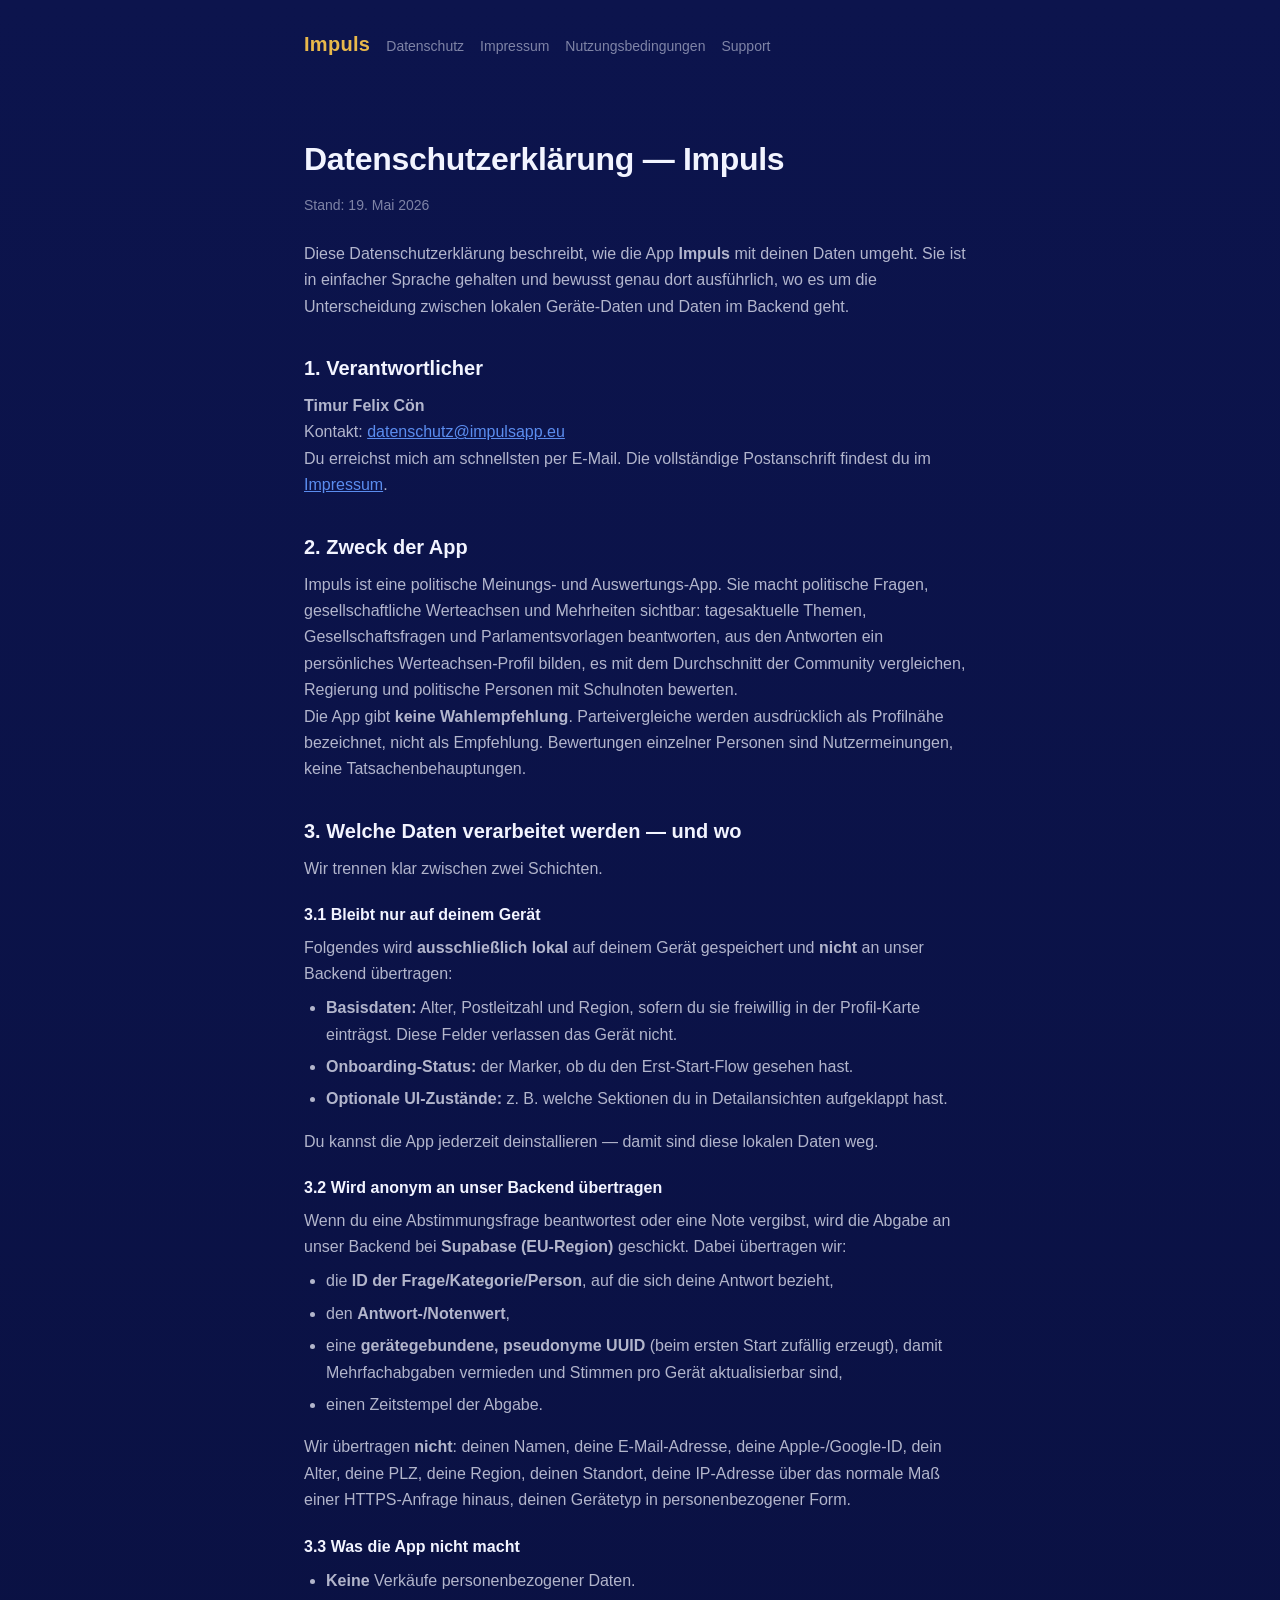
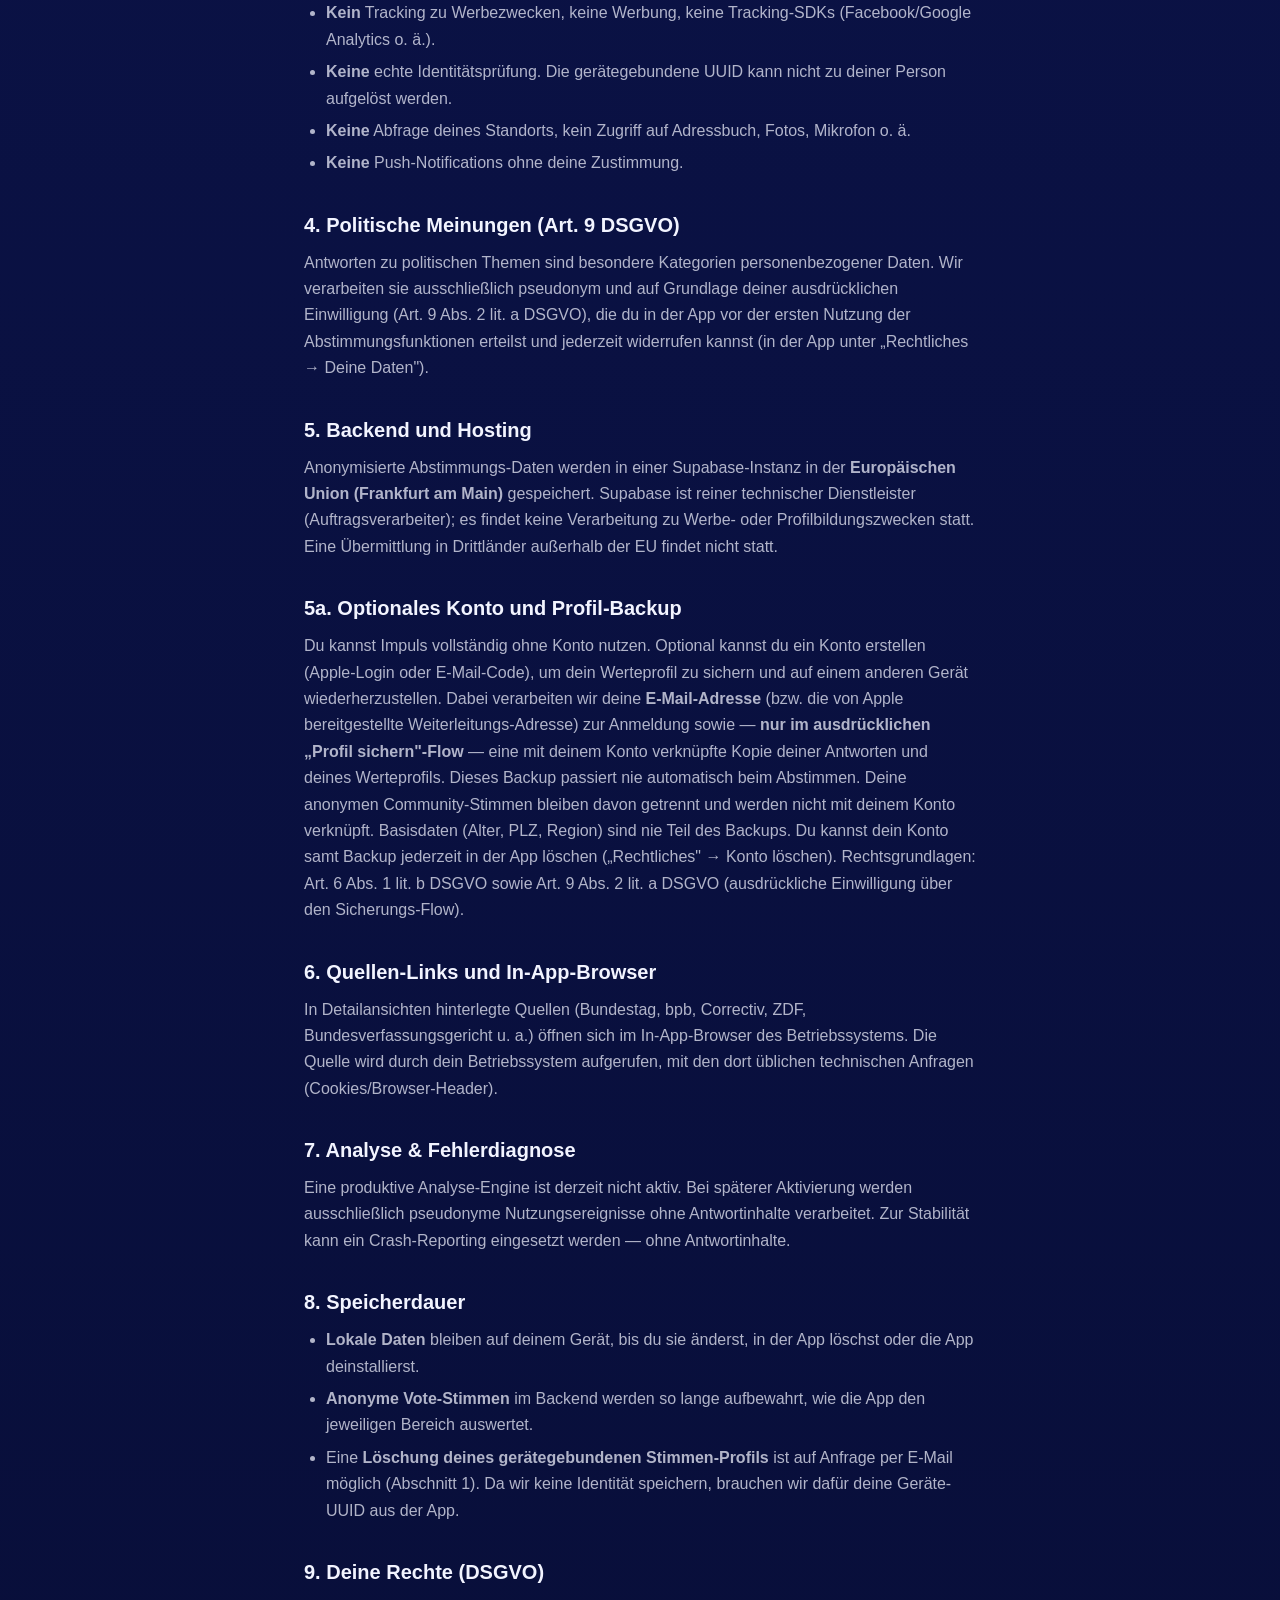
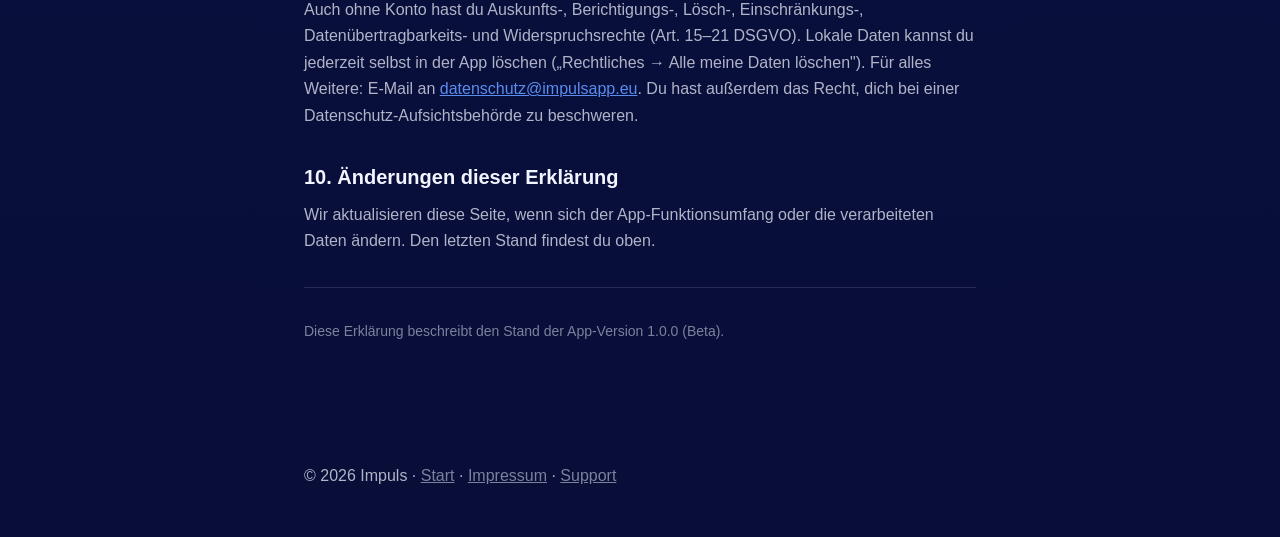
==== datenschutz.html @ 383e3fe1 "Impuls site v1 (impulsapp.eu)" ====
<!doctype html>
<html lang="de">
<head>
  <meta charset="utf-8">
  <meta name="viewport" content="width=device-width, initial-scale=1">
  <title>Datenschutzerklärung — Impuls</title>
  <meta name="robots" content="index,follow">
  <link rel="stylesheet" href="style.css">
</head>
<body>
  <header class="site">
    <a class="brand" href="index.html">Impuls</a>
    <nav>
      <a href="datenschutz.html">Datenschutz</a>
      <a href="impressum.html">Impressum</a>
      <a href="nutzungsbedingungen.html">Nutzungsbedingungen</a>
      <a href="support.html">Support</a>
    </nav>
  </header>
  <main>
    <h1>Datenschutzerklärung — Impuls</h1>
    <p class="meta">Stand: 19. Mai 2026</p>

    <p>Diese Datenschutzerklärung beschreibt, wie die App <strong>Impuls</strong>
    mit deinen Daten umgeht. Sie ist in einfacher Sprache gehalten und bewusst
    genau dort ausführlich, wo es um die Unterscheidung zwischen lokalen
    Geräte-Daten und Daten im Backend geht.</p>

    <h2>1. Verantwortlicher</h2>
    <p><strong>Timur Felix Cön</strong><br>
    Kontakt: <a href="mailto:datenschutz@impulsapp.eu">datenschutz@impulsapp.eu</a></p>
    <p>Du erreichst mich am schnellsten per E-Mail. Die vollständige
    Postanschrift findest du im <a href="impressum.html">Impressum</a>.</p>

    <h2>2. Zweck der App</h2>
    <p>Impuls ist eine politische Meinungs- und Auswertungs-App. Sie macht
    politische Fragen, gesellschaftliche Werteachsen und Mehrheiten sichtbar:
    tagesaktuelle Themen, Gesellschaftsfragen und Parlamentsvorlagen
    beantworten, aus den Antworten ein persönliches Werteachsen-Profil bilden,
    es mit dem Durchschnitt der Community vergleichen, Regierung und politische
    Personen mit Schulnoten bewerten.</p>
    <p>Die App gibt <strong>keine Wahlempfehlung</strong>. Parteivergleiche
    werden ausdrücklich als Profilnähe bezeichnet, nicht als Empfehlung.
    Bewertungen einzelner Personen sind Nutzermeinungen, keine
    Tatsachenbehauptungen.</p>

    <h2>3. Welche Daten verarbeitet werden — und wo</h2>
    <p>Wir trennen klar zwischen zwei Schichten.</p>

    <h3>3.1 Bleibt nur auf deinem Gerät</h3>
    <p>Folgendes wird <strong>ausschließlich lokal</strong> auf deinem Gerät
    gespeichert und <strong>nicht</strong> an unser Backend übertragen:</p>
    <ul>
      <li><strong>Basisdaten:</strong> Alter, Postleitzahl und Region, sofern du sie freiwillig in der Profil-Karte einträgst. Diese Felder verlassen das Gerät nicht.</li>
      <li><strong>Onboarding-Status:</strong> der Marker, ob du den Erst-Start-Flow gesehen hast.</li>
      <li><strong>Optionale UI-Zustände:</strong> z. B. welche Sektionen du in Detailansichten aufgeklappt hast.</li>
    </ul>
    <p>Du kannst die App jederzeit deinstallieren — damit sind diese lokalen Daten weg.</p>

    <h3>3.2 Wird anonym an unser Backend übertragen</h3>
    <p>Wenn du eine Abstimmungsfrage beantwortest oder eine Note vergibst, wird
    die Abgabe an unser Backend bei <strong>Supabase (EU-Region)</strong>
    geschickt. Dabei übertragen wir:</p>
    <ul>
      <li>die <strong>ID der Frage/Kategorie/Person</strong>, auf die sich deine Antwort bezieht,</li>
      <li>den <strong>Antwort-/Notenwert</strong>,</li>
      <li>eine <strong>gerätegebundene, pseudonyme UUID</strong> (beim ersten Start zufällig erzeugt), damit Mehrfachabgaben vermieden und Stimmen pro Gerät aktualisierbar sind,</li>
      <li>einen Zeitstempel der Abgabe.</li>
    </ul>
    <p>Wir übertragen <strong>nicht</strong>: deinen Namen, deine
    E-Mail-Adresse, deine Apple-/Google-ID, dein Alter, deine PLZ, deine
    Region, deinen Standort, deine IP-Adresse über das normale Maß einer
    HTTPS-Anfrage hinaus, deinen Gerätetyp in personenbezogener Form.</p>

    <h3>3.3 Was die App nicht macht</h3>
    <ul>
      <li><strong>Keine</strong> Verkäufe personenbezogener Daten.</li>
      <li><strong>Kein</strong> Tracking zu Werbezwecken, keine Werbung, keine Tracking-SDKs (Facebook/Google Analytics o. ä.).</li>
      <li><strong>Keine</strong> echte Identitätsprüfung. Die gerätegebundene UUID kann nicht zu deiner Person aufgelöst werden.</li>
      <li><strong>Keine</strong> Abfrage deines Standorts, kein Zugriff auf Adressbuch, Fotos, Mikrofon o. ä.</li>
      <li><strong>Keine</strong> Push-Notifications ohne deine Zustimmung.</li>
    </ul>

    <h2>4. Politische Meinungen (Art. 9 DSGVO)</h2>
    <p>Antworten zu politischen Themen sind besondere Kategorien
    personenbezogener Daten. Wir verarbeiten sie ausschließlich pseudonym und
    auf Grundlage deiner ausdrücklichen Einwilligung (Art. 9 Abs. 2 lit. a
    DSGVO), die du in der App vor der ersten Nutzung der
    Abstimmungsfunktionen erteilst und jederzeit widerrufen kannst
    (in der App unter „Rechtliches → Deine Daten").</p>

    <h2>5. Backend und Hosting</h2>
    <p>Anonymisierte Abstimmungs-Daten werden in einer Supabase-Instanz in der
    <strong>Europäischen Union (Frankfurt am Main)</strong> gespeichert.
    Supabase ist reiner technischer Dienstleister (Auftragsverarbeiter); es
    findet keine Verarbeitung zu Werbe- oder Profilbildungszwecken statt.
    Eine Übermittlung in Drittländer außerhalb der EU findet nicht statt.</p>

    <h2>5a. Optionales Konto und Profil-Backup</h2>
    <p>Du kannst Impuls vollständig ohne Konto nutzen. Optional kannst du
    ein Konto erstellen (Apple-Login oder E-Mail-Code), um dein Werteprofil
    zu sichern und auf einem anderen Gerät wiederherzustellen. Dabei
    verarbeiten wir deine <strong>E-Mail-Adresse</strong> (bzw. die von
    Apple bereitgestellte Weiterleitungs-Adresse) zur Anmeldung sowie —
    <strong>nur im ausdrücklichen „Profil sichern"-Flow</strong> — eine mit
    deinem Konto verknüpfte Kopie deiner Antworten und deines
    Werteprofils. Dieses Backup passiert nie automatisch beim Abstimmen.
    Deine anonymen Community-Stimmen bleiben davon getrennt und werden
    nicht mit deinem Konto verknüpft. Basisdaten (Alter, PLZ, Region) sind
    nie Teil des Backups. Du kannst dein Konto samt Backup jederzeit in der
    App löschen („Rechtliches" → Konto löschen). Rechtsgrundlagen:
    Art. 6 Abs. 1 lit. b DSGVO sowie Art. 9 Abs. 2 lit. a DSGVO
    (ausdrückliche Einwilligung über den Sicherungs-Flow).</p>

    <h2>6. Quellen-Links und In-App-Browser</h2>
    <p>In Detailansichten hinterlegte Quellen (Bundestag, bpb, Correctiv, ZDF,
    Bundesverfassungsgericht u. a.) öffnen sich im In-App-Browser des
    Betriebssystems. Die Quelle wird durch dein Betriebssystem aufgerufen,
    mit den dort üblichen technischen Anfragen (Cookies/Browser-Header).</p>

    <h2>7. Analyse &amp; Fehlerdiagnose</h2>
    <p>Eine produktive Analyse-Engine ist derzeit nicht aktiv. Bei späterer
    Aktivierung werden ausschließlich pseudonyme Nutzungsereignisse ohne
    Antwortinhalte verarbeitet. Zur Stabilität kann ein Crash-Reporting
    eingesetzt werden — ohne Antwortinhalte.</p>

    <h2>8. Speicherdauer</h2>
    <ul>
      <li><strong>Lokale Daten</strong> bleiben auf deinem Gerät, bis du sie änderst, in der App löschst oder die App deinstallierst.</li>
      <li><strong>Anonyme Vote-Stimmen</strong> im Backend werden so lange aufbewahrt, wie die App den jeweiligen Bereich auswertet.</li>
      <li>Eine <strong>Löschung deines gerätegebundenen Stimmen-Profils</strong> ist auf Anfrage per E-Mail möglich (Abschnitt 1). Da wir keine Identität speichern, brauchen wir dafür deine Geräte-UUID aus der App.</li>
    </ul>

    <h2>9. Deine Rechte (DSGVO)</h2>
    <p>Auch ohne Konto hast du Auskunfts-, Berichtigungs-, Lösch-,
    Einschränkungs-, Datenübertragbarkeits- und Widerspruchsrechte
    (Art. 15–21 DSGVO). Lokale Daten kannst du jederzeit selbst in der App
    löschen („Rechtliches → Alle meine Daten löschen"). Für alles Weitere:
    E-Mail an <a href="mailto:datenschutz@impulsapp.eu">datenschutz@impulsapp.eu</a>.
    Du hast außerdem das Recht, dich bei einer
    Datenschutz-Aufsichtsbehörde zu beschweren.</p>

    <h2>10. Änderungen dieser Erklärung</h2>
    <p>Wir aktualisieren diese Seite, wenn sich der App-Funktionsumfang oder
    die verarbeiteten Daten ändern. Den letzten Stand findest du oben.</p>

    <hr>
    <p class="meta">Diese Erklärung beschreibt den Stand der App-Version 1.0.0 (Beta).</p>
  </main>
  <footer>
    <p>© 2026 Impuls · <a href="index.html">Start</a> · <a href="impressum.html">Impressum</a> · <a href="support.html">Support</a></p>
  </footer>
</body>
</html>
---- style.css ----
/* Impuls — statische Legal-/Landing-Site. Bewusst dependency-frei. */
:root {
  --bg: #0C144D;
  --bg-deep: #080E38;
  --card: rgba(255, 255, 255, 0.06);
  --border: rgba(255, 255, 255, 0.12);
  --text: #F2F4FF;
  --text-2: rgba(242, 244, 255, 0.72);
  --text-3: rgba(242, 244, 255, 0.5);
  --gold: #E8B84B;
  --accent: #5B8DEF;
}
* { box-sizing: border-box; margin: 0; padding: 0; }
body {
  font-family: -apple-system, BlinkMacSystemFont, "Inter", "Segoe UI", Roboto, sans-serif;
  background: linear-gradient(180deg, var(--bg) 0%, var(--bg-deep) 100%);
  color: var(--text);
  line-height: 1.65;
  min-height: 100vh;
}
main { max-width: 720px; margin: 0 auto; padding: 48px 24px 96px; }
header.site { max-width: 720px; margin: 0 auto; padding: 28px 24px 0; display: flex; align-items: baseline; gap: 16px; flex-wrap: wrap; }
header.site a.brand { color: var(--gold); font-weight: 800; font-size: 20px; text-decoration: none; letter-spacing: 0.3px; }
header.site nav { display: flex; gap: 16px; flex-wrap: wrap; }
header.site nav a { color: var(--text-3); text-decoration: none; font-size: 14px; }
header.site nav a:hover { color: var(--text); }
h1 { font-size: 32px; font-weight: 800; margin: 24px 0 8px; letter-spacing: -0.3px; }
h2 { font-size: 20px; font-weight: 700; margin: 32px 0 8px; }
h3 { font-size: 16px; font-weight: 700; margin: 20px 0 6px; }
p, li { color: var(--text-2); font-size: 16px; }
ul { padding-left: 22px; margin: 8px 0 16px; }
li { margin-bottom: 6px; }
a { color: var(--accent); }
.lead { font-size: 18px; color: var(--text-2); margin-bottom: 24px; }
.meta { color: var(--text-3); font-size: 14px; margin-bottom: 24px; }
.card {
  background: var(--card);
  border: 1px solid var(--border);
  border-radius: 16px;
  padding: 24px;
  margin: 16px 0;
}
.notice {
  border-color: rgba(232, 184, 75, 0.45);
  background: rgba(232, 184, 75, 0.08);
}
.notice strong { color: var(--gold); }
footer { max-width: 720px; margin: 0 auto; padding: 0 24px 48px; color: var(--text-3); font-size: 13px; }
footer a { color: var(--text-3); }
hr { border: none; border-top: 1px solid var(--border); margin: 32px 0; }
.cta {
  display: inline-block; background: var(--gold); color: #1A1A2E;
  font-weight: 700; padding: 12px 24px; border-radius: 999px;
  text-decoration: none; margin-top: 8px;
}
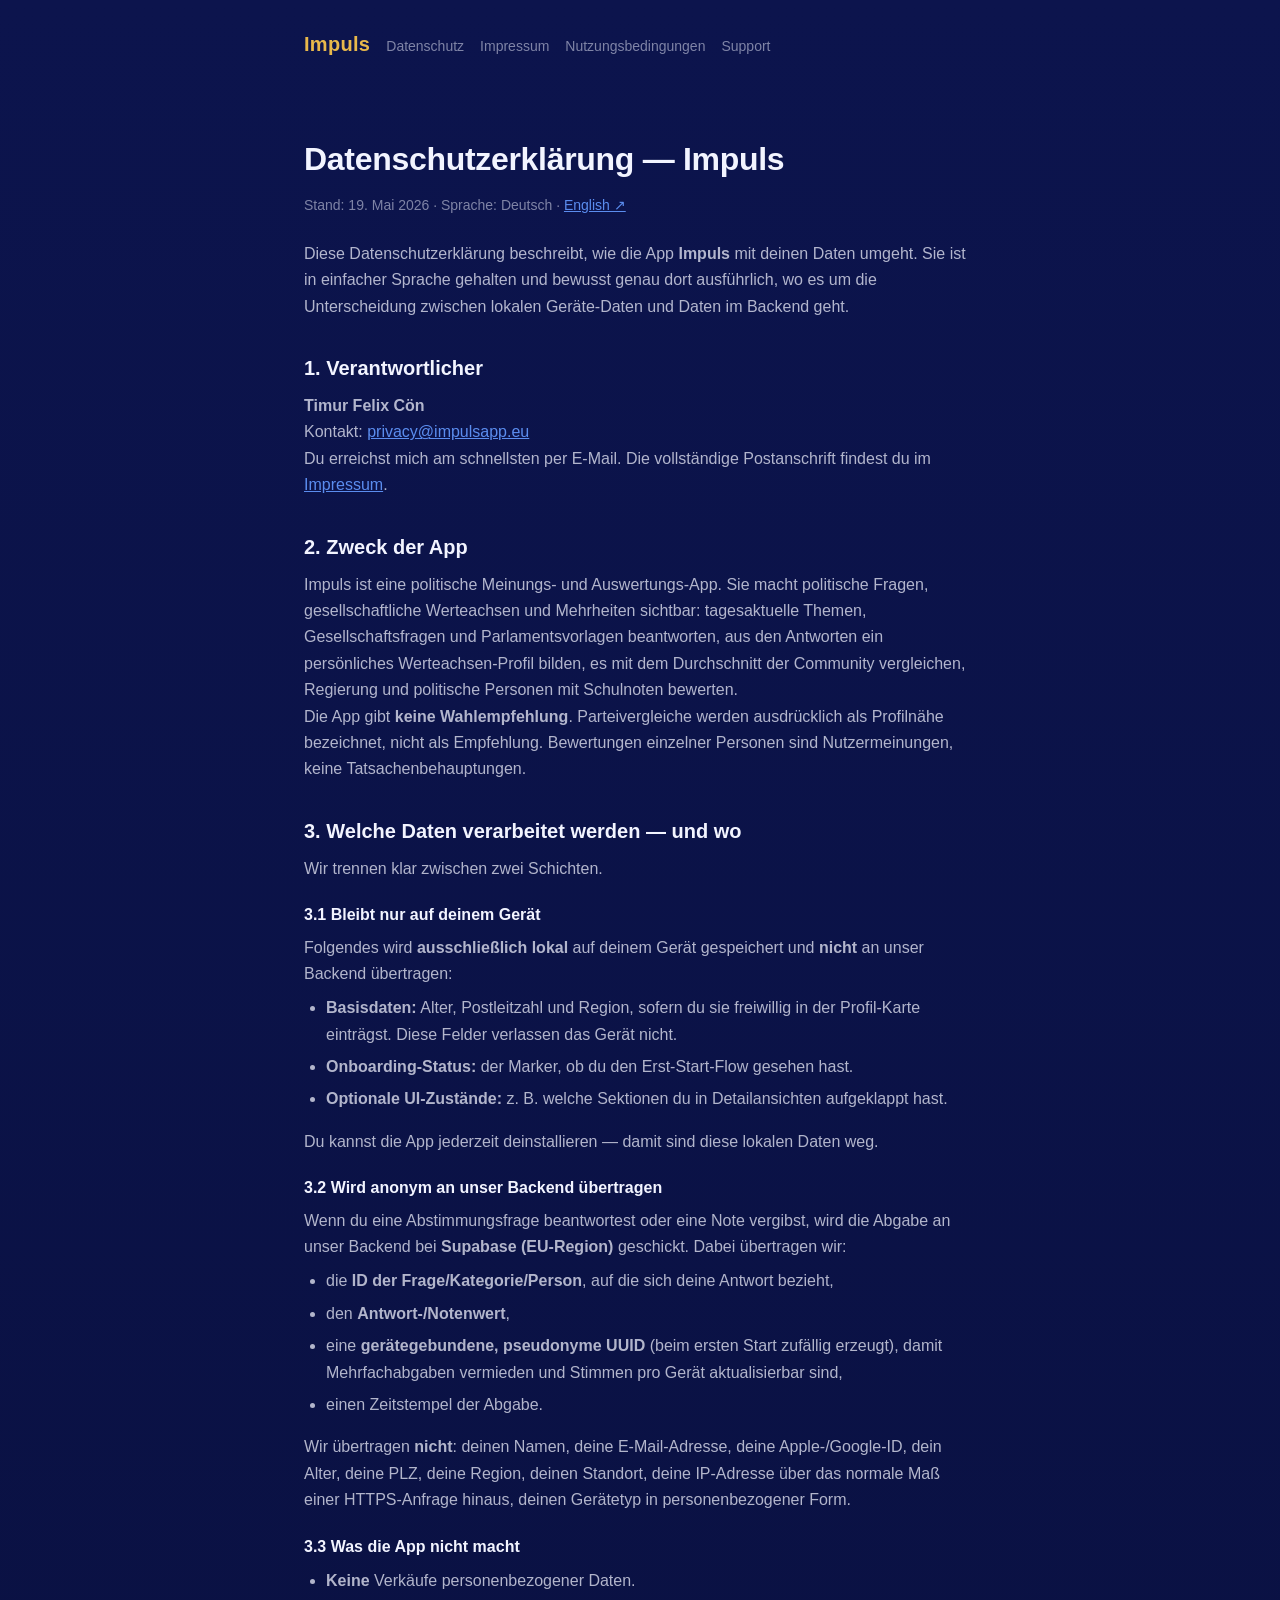
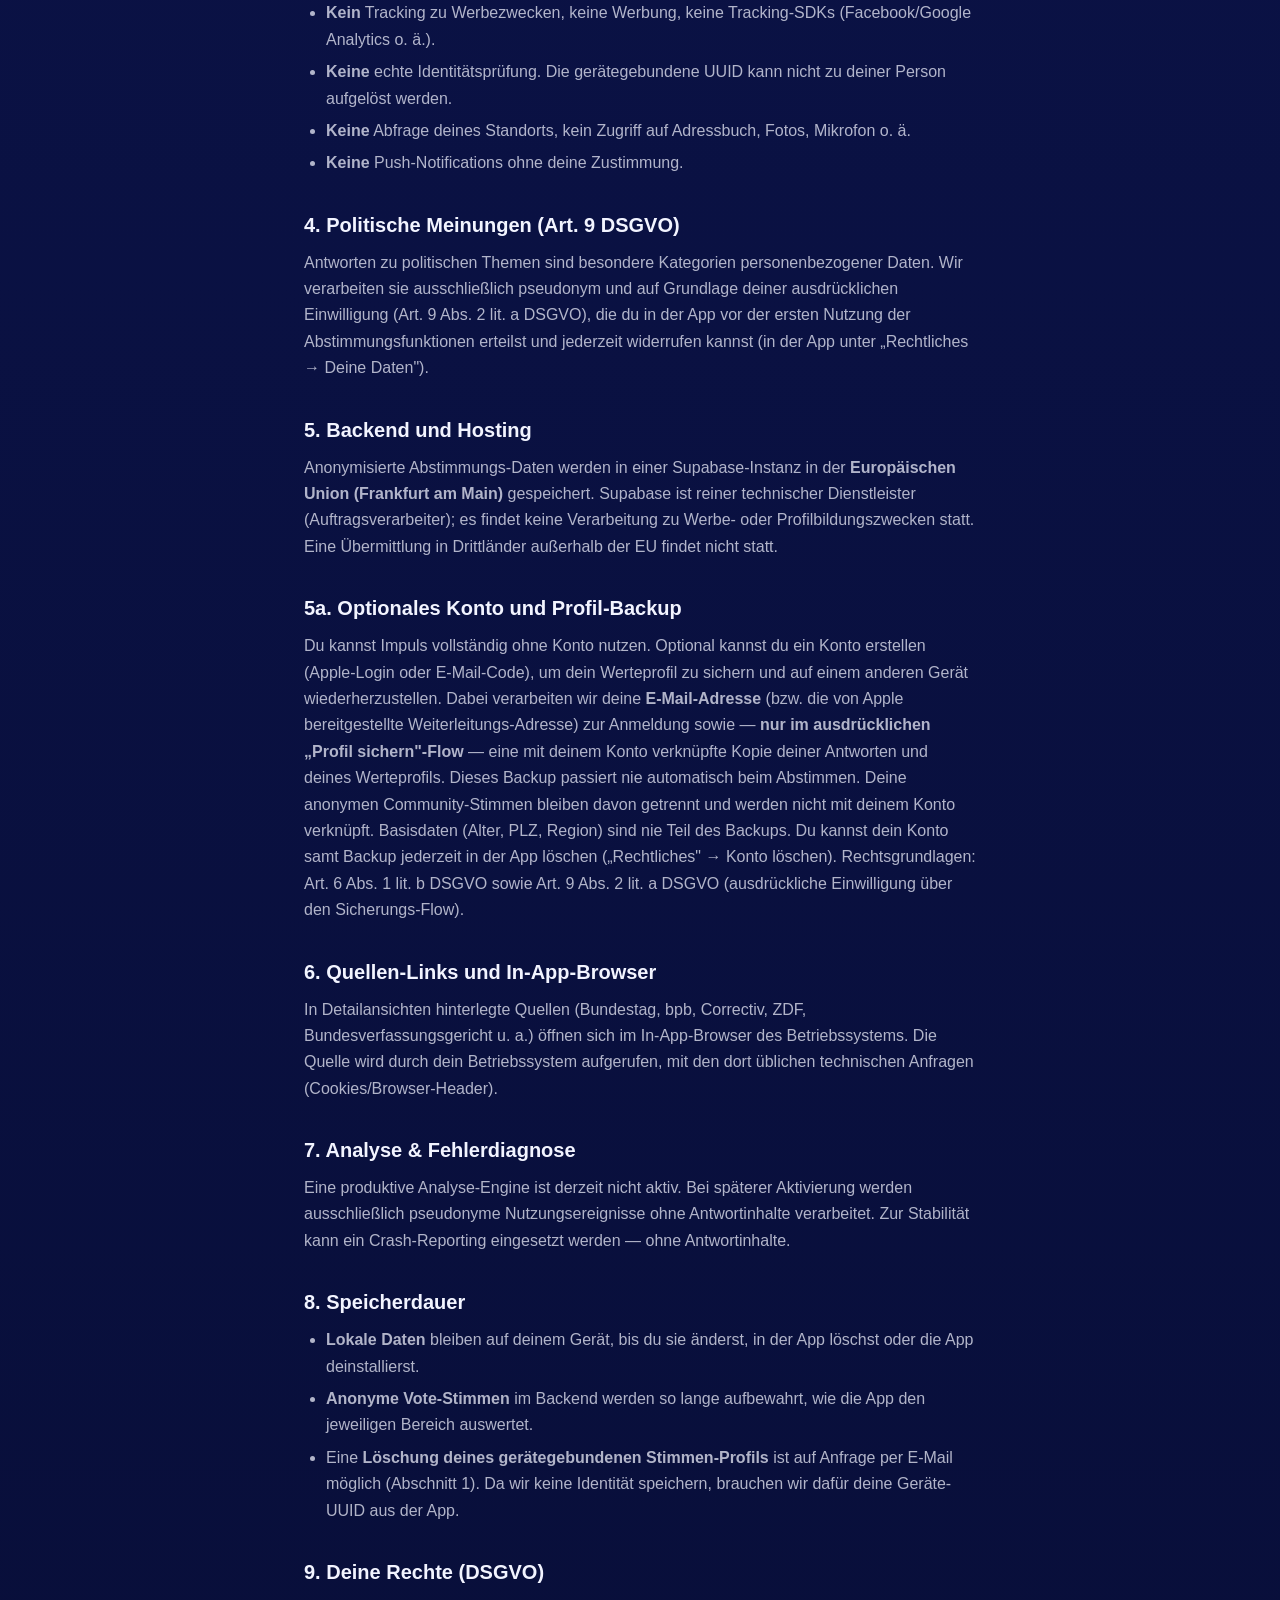
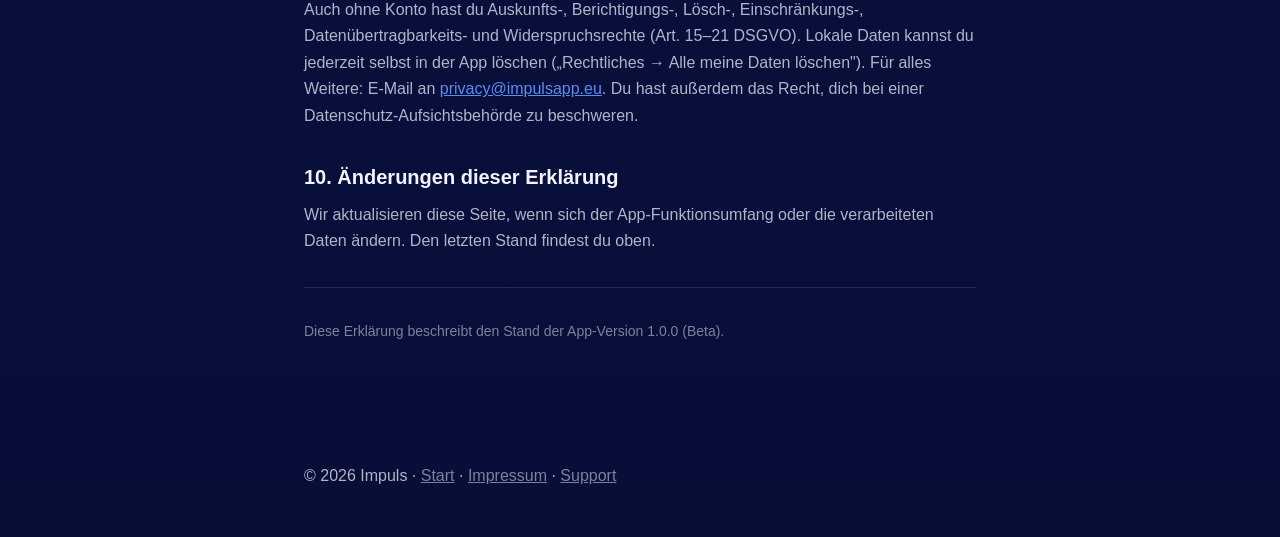
==== commit dad63090: "feat: 7 Sprachen + Sprachumschalter, EN-Datenschutz, privacy@" ====
--- a/datenschutz.html
+++ b/datenschutz.html
@@ -19,7 +19,7 @@
   </header>
   <main>
     <h1>Datenschutzerklärung — Impuls</h1>
-    <p class="meta">Stand: 19. Mai 2026</p>
+    <p class="meta">Stand: 19. Mai 2026 · Sprache: Deutsch · <a href="datenschutz_en.html">English ↗</a></p>
 
     <p>Diese Datenschutzerklärung beschreibt, wie die App <strong>Impuls</strong>
     mit deinen Daten umgeht. Sie ist in einfacher Sprache gehalten und bewusst
@@ -28,7 +28,7 @@
 
     <h2>1. Verantwortlicher</h2>
     <p><strong>Timur Felix Cön</strong><br>
-    Kontakt: <a href="mailto:datenschutz@impulsapp.eu">datenschutz@impulsapp.eu</a></p>
+    Kontakt: <a href="mailto:privacy@impulsapp.eu">privacy@impulsapp.eu</a></p>
     <p>Du erreichst mich am schnellsten per E-Mail. Die vollständige
     Postanschrift findest du im <a href="impressum.html">Impressum</a>.</p>
 
@@ -136,7 +136,7 @@
     Einschränkungs-, Datenübertragbarkeits- und Widerspruchsrechte
     (Art. 15–21 DSGVO). Lokale Daten kannst du jederzeit selbst in der App
     löschen („Rechtliches → Alle meine Daten löschen"). Für alles Weitere:
-    E-Mail an <a href="mailto:datenschutz@impulsapp.eu">datenschutz@impulsapp.eu</a>.
+    E-Mail an <a href="mailto:privacy@impulsapp.eu">privacy@impulsapp.eu</a>.
     Du hast außerdem das Recht, dich bei einer
     Datenschutz-Aufsichtsbehörde zu beschweren.</p>
 
--- a/style.css
+++ b/style.css
@@ -53,3 +53,20 @@
   font-weight: 700; padding: 12px 24px; border-radius: 999px;
   text-decoration: none; margin-top: 8px;
 }
+.lang-switch {
+  margin-left: auto;
+  align-self: center;
+  background: var(--card);
+  color: var(--text-2);
+  border: 1px solid var(--border);
+  border-radius: 999px;
+  padding: 6px 12px;
+  font-size: 13px;
+  font-family: inherit;
+  line-height: 1.2;
+  cursor: pointer;
+  -webkit-appearance: none;
+  appearance: none;
+}
+.lang-switch:hover { color: var(--text); }
+.lang-switch:focus-visible { outline: 2px solid var(--accent); outline-offset: 2px; }
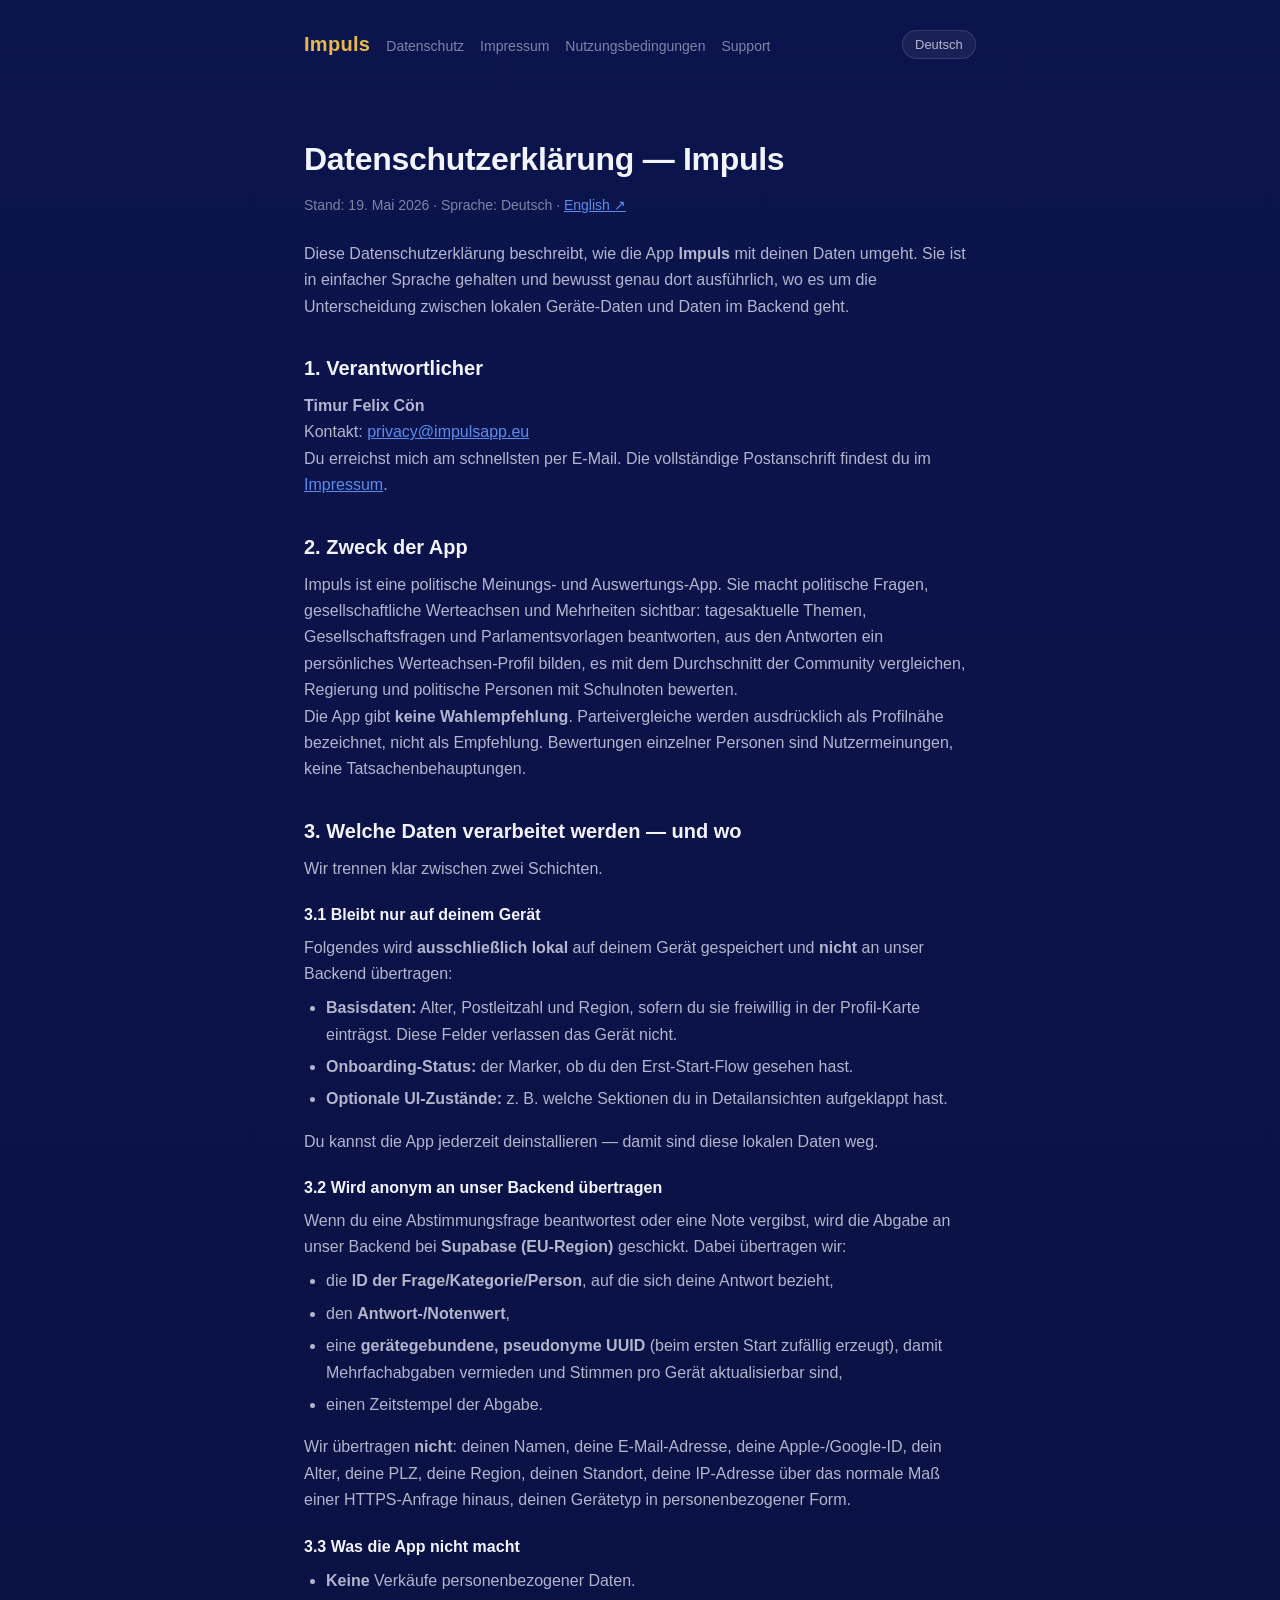
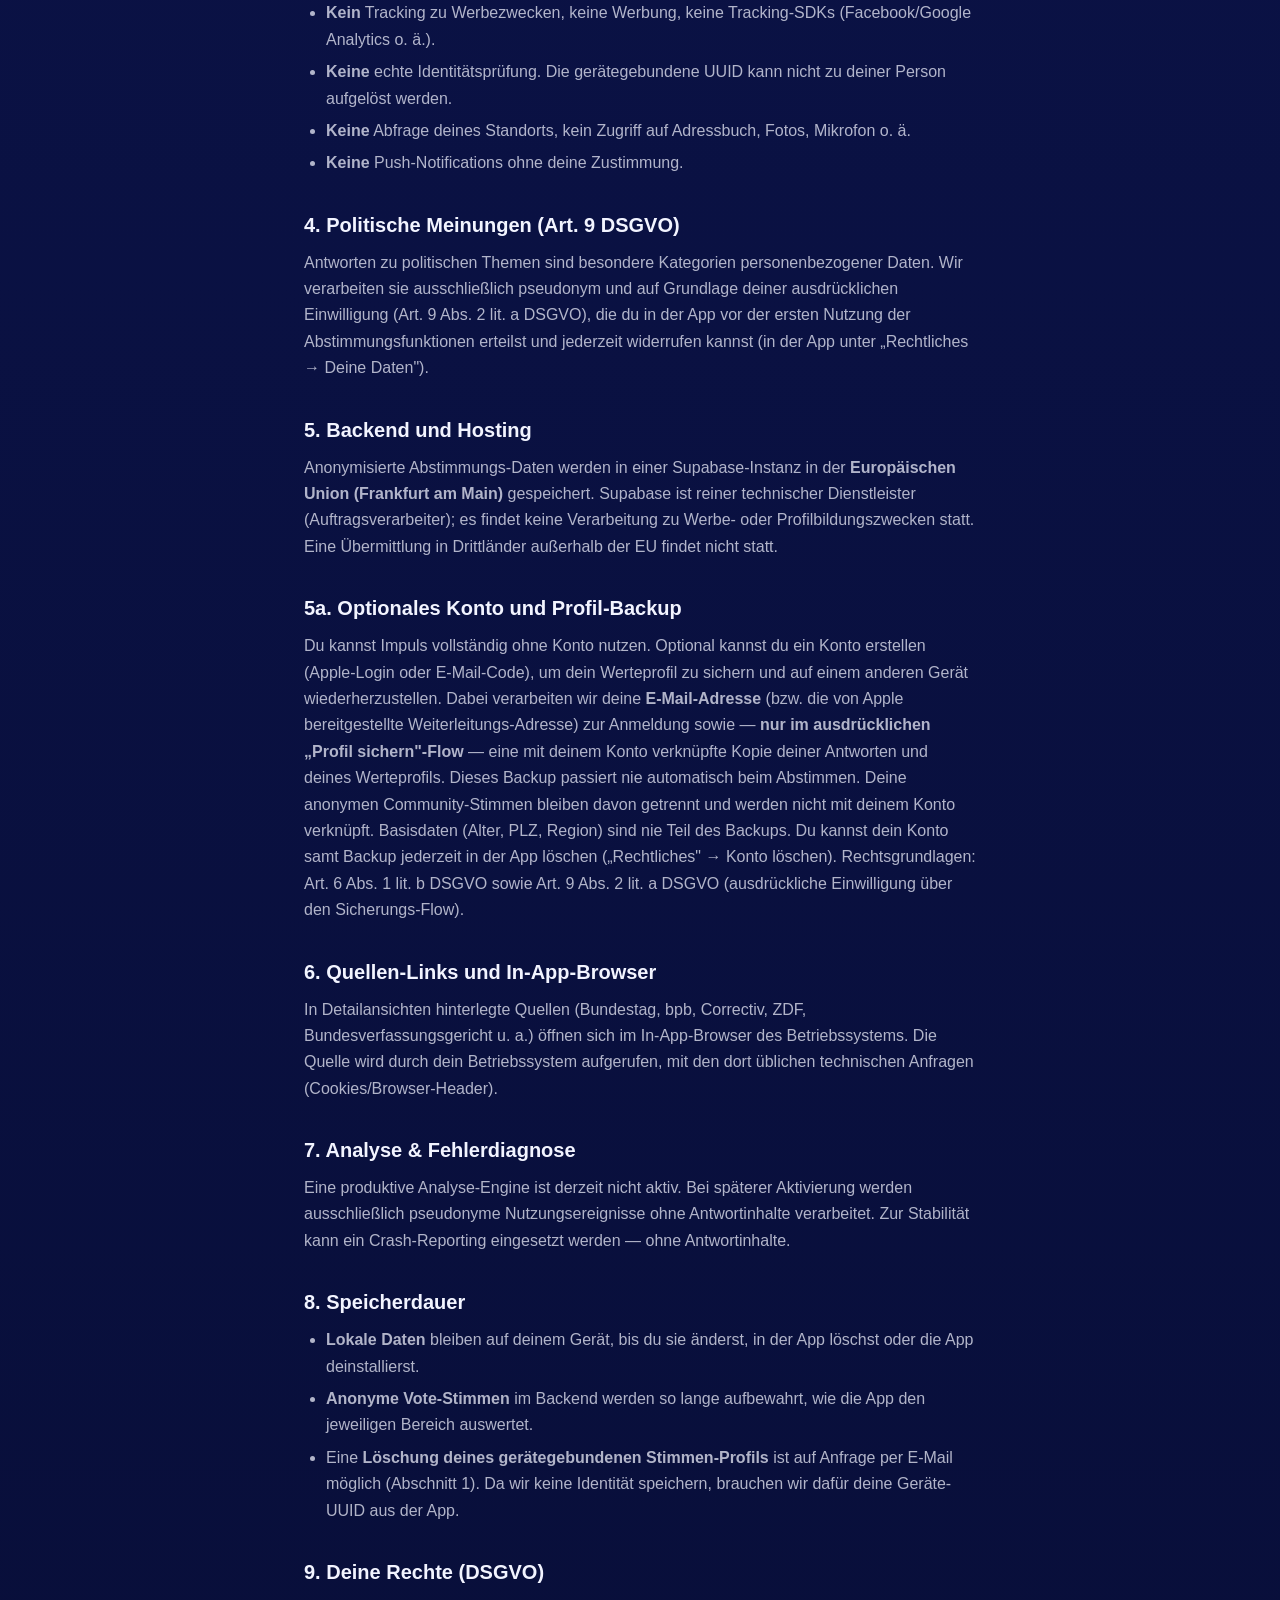
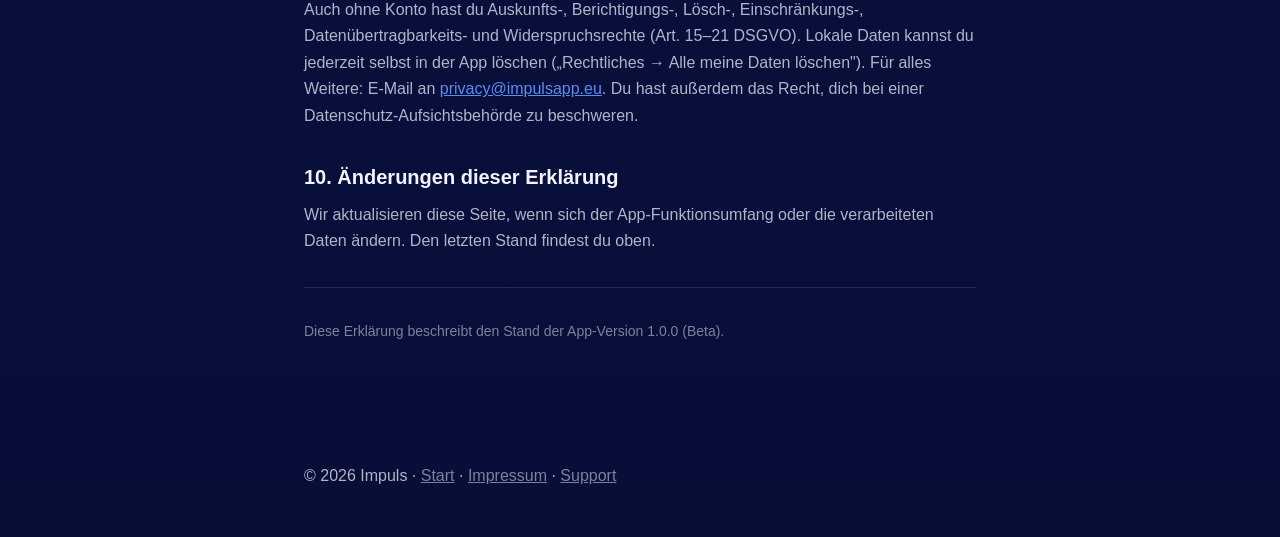
==== commit d1238e88: "feat: Rechtsseiten DE+EN (Impressum/AGB EN + DE/EN-Umschalter, sprachabhängige Links)" ====
--- a/datenschutz.html
+++ b/datenschutz.html
@@ -150,5 +150,6 @@
   <footer>
     <p>© 2026 Impuls · <a href="index.html">Start</a> · <a href="impressum.html">Impressum</a> · <a href="support.html">Support</a></p>
   </footer>
+  <script src="legal-lang.js" defer></script>
 </body>
 </html>
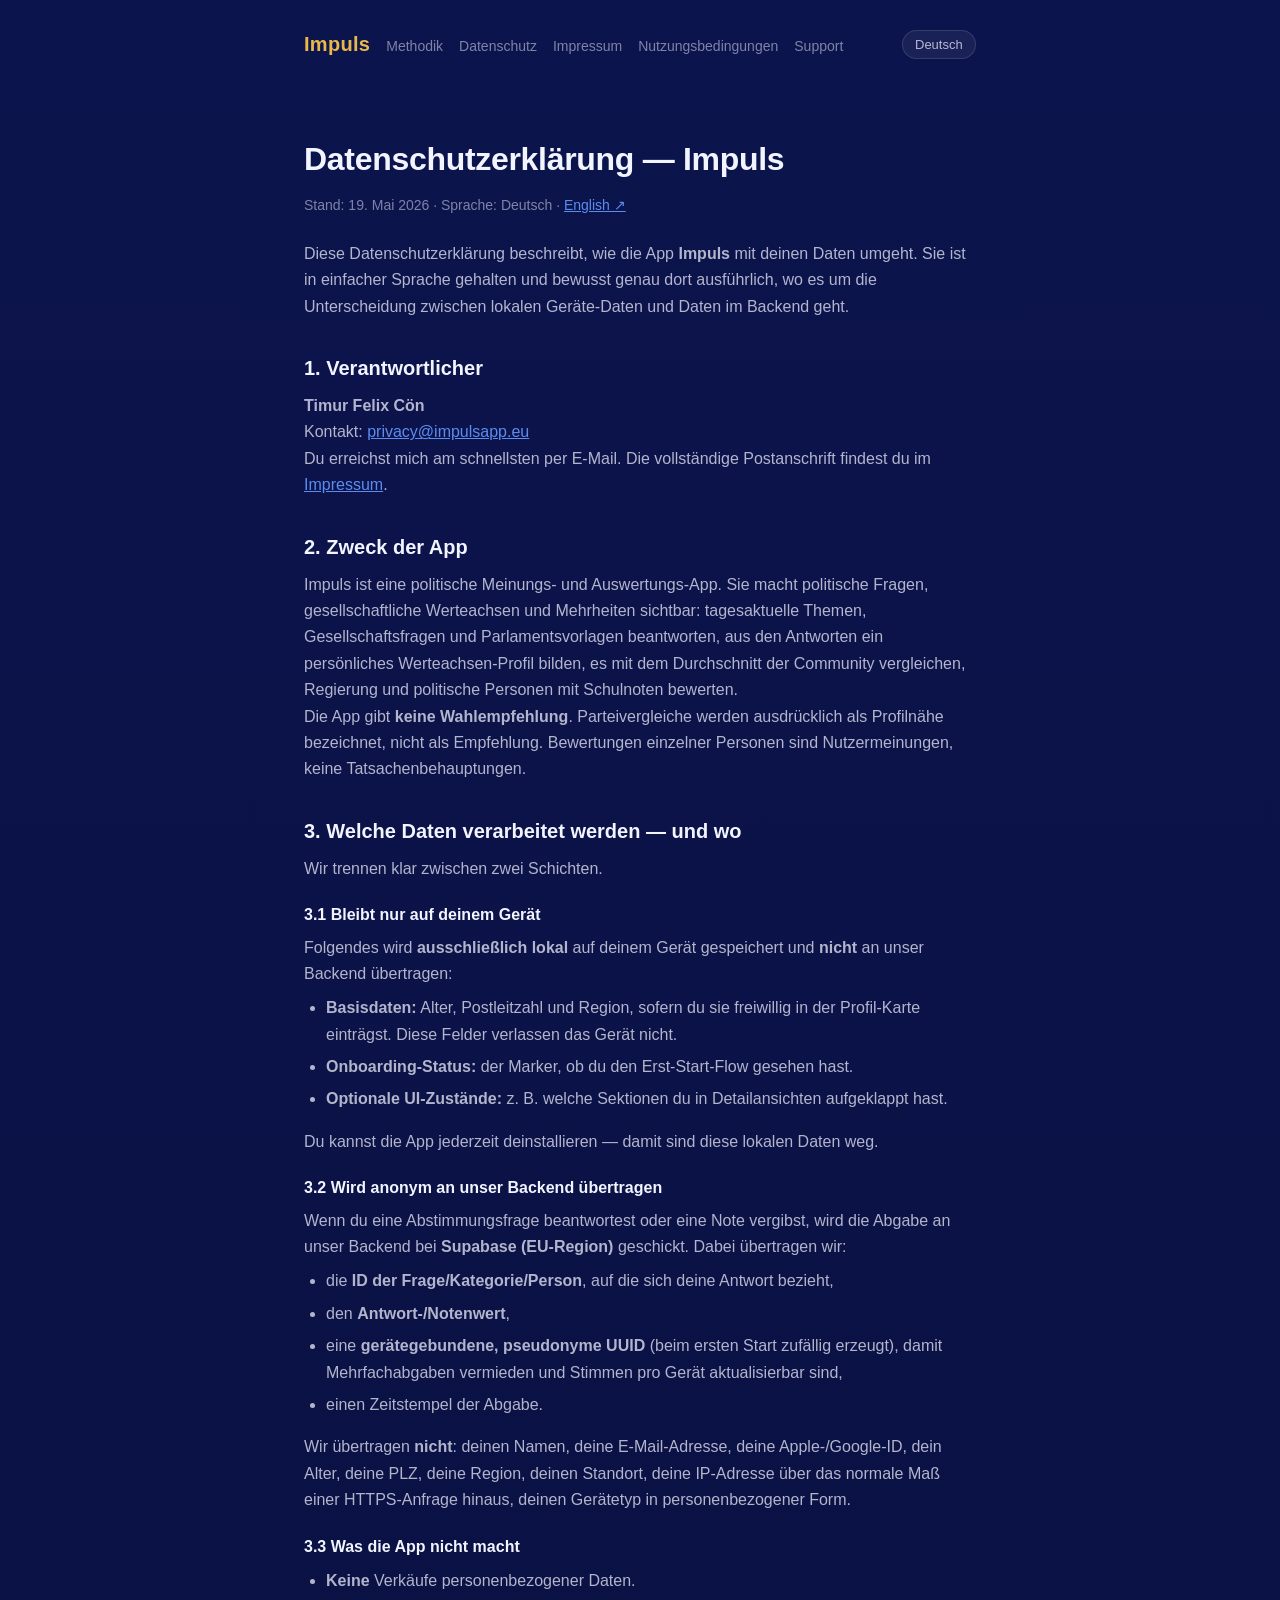
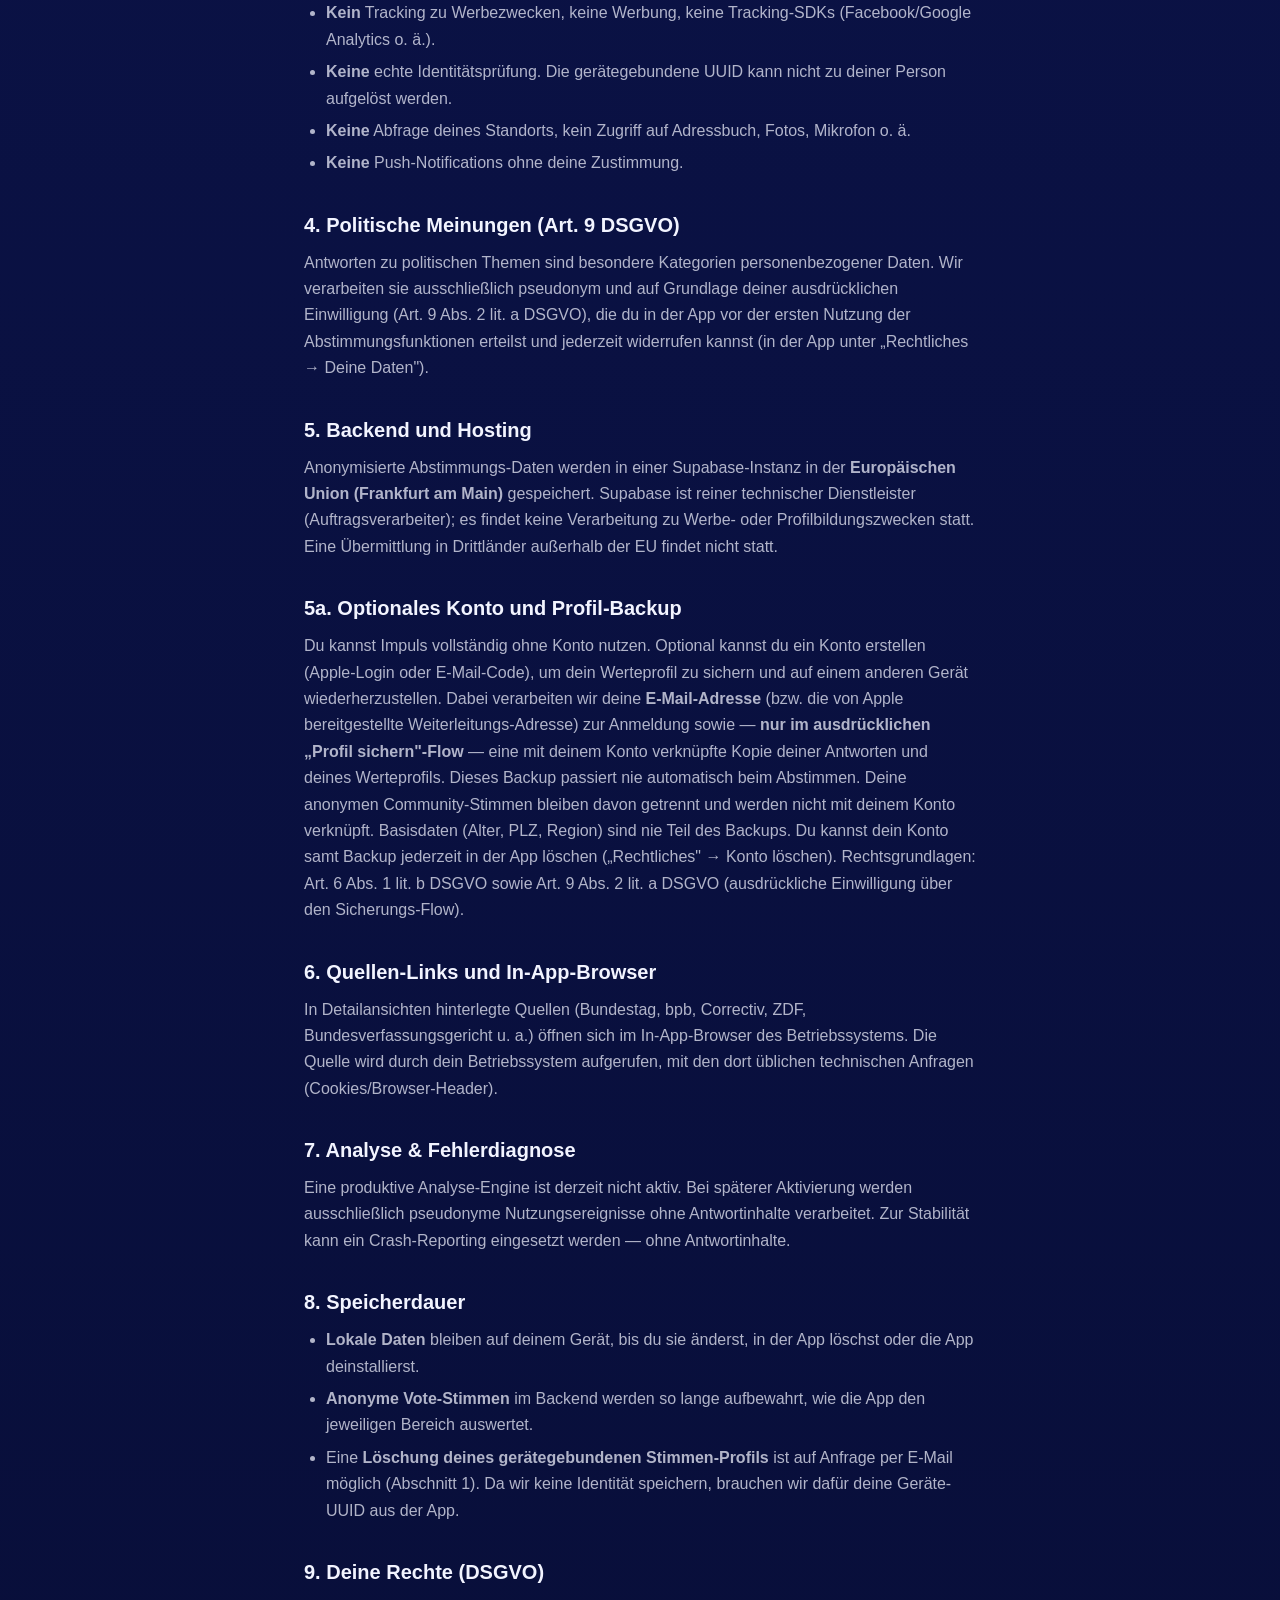
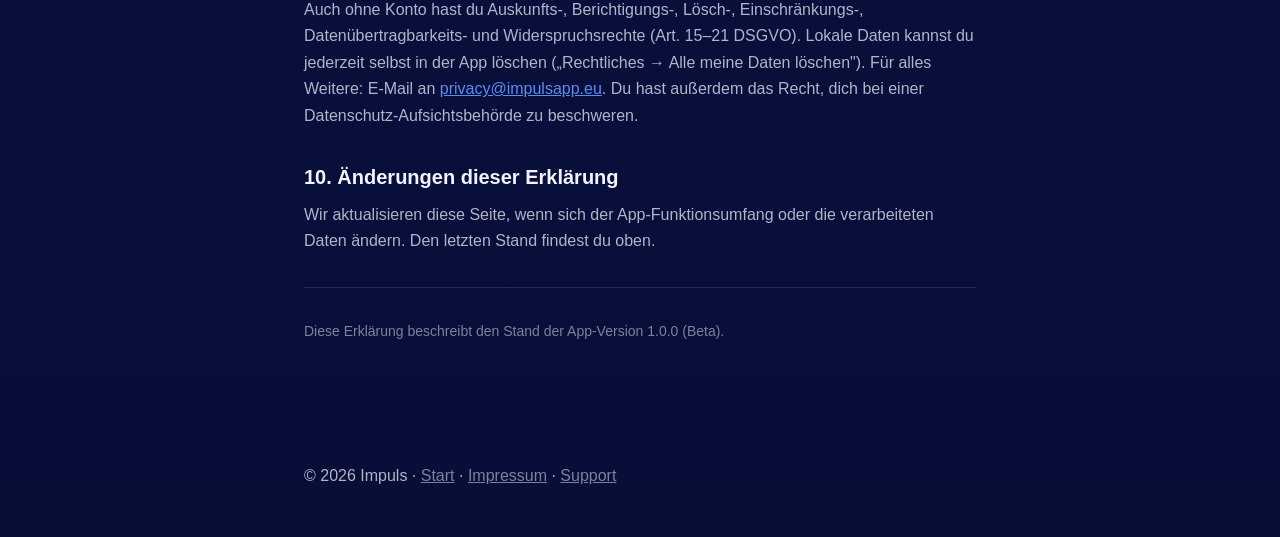
==== commit b3cbb7ee: "Site: Methodik-Seite + Nav-Links (7 Sprachen)" ====
--- a/datenschutz.html
+++ b/datenschutz.html
@@ -11,6 +11,7 @@
   <header class="site">
     <a class="brand" href="index.html">Impuls</a>
     <nav>
+      <a href="methodik.html">Methodik</a>
       <a href="datenschutz.html">Datenschutz</a>
       <a href="impressum.html">Impressum</a>
       <a href="nutzungsbedingungen.html">Nutzungsbedingungen</a>
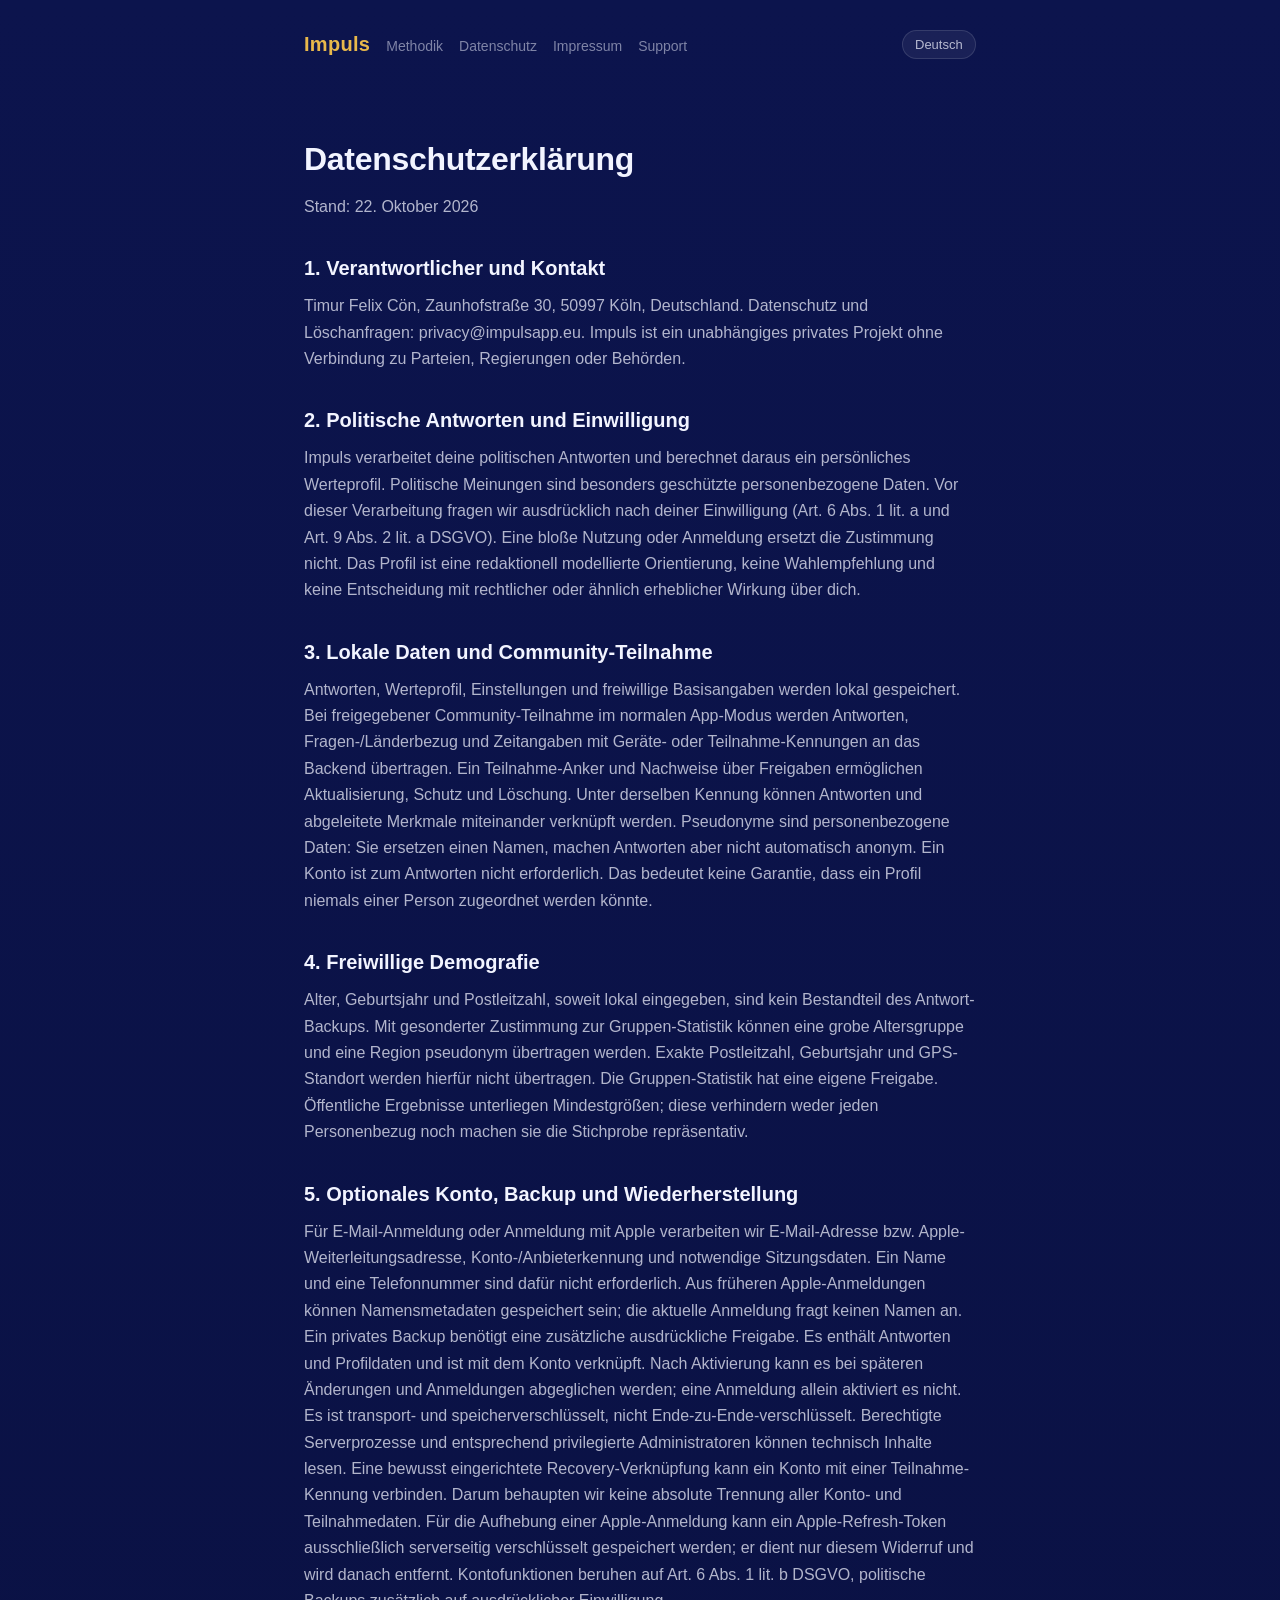
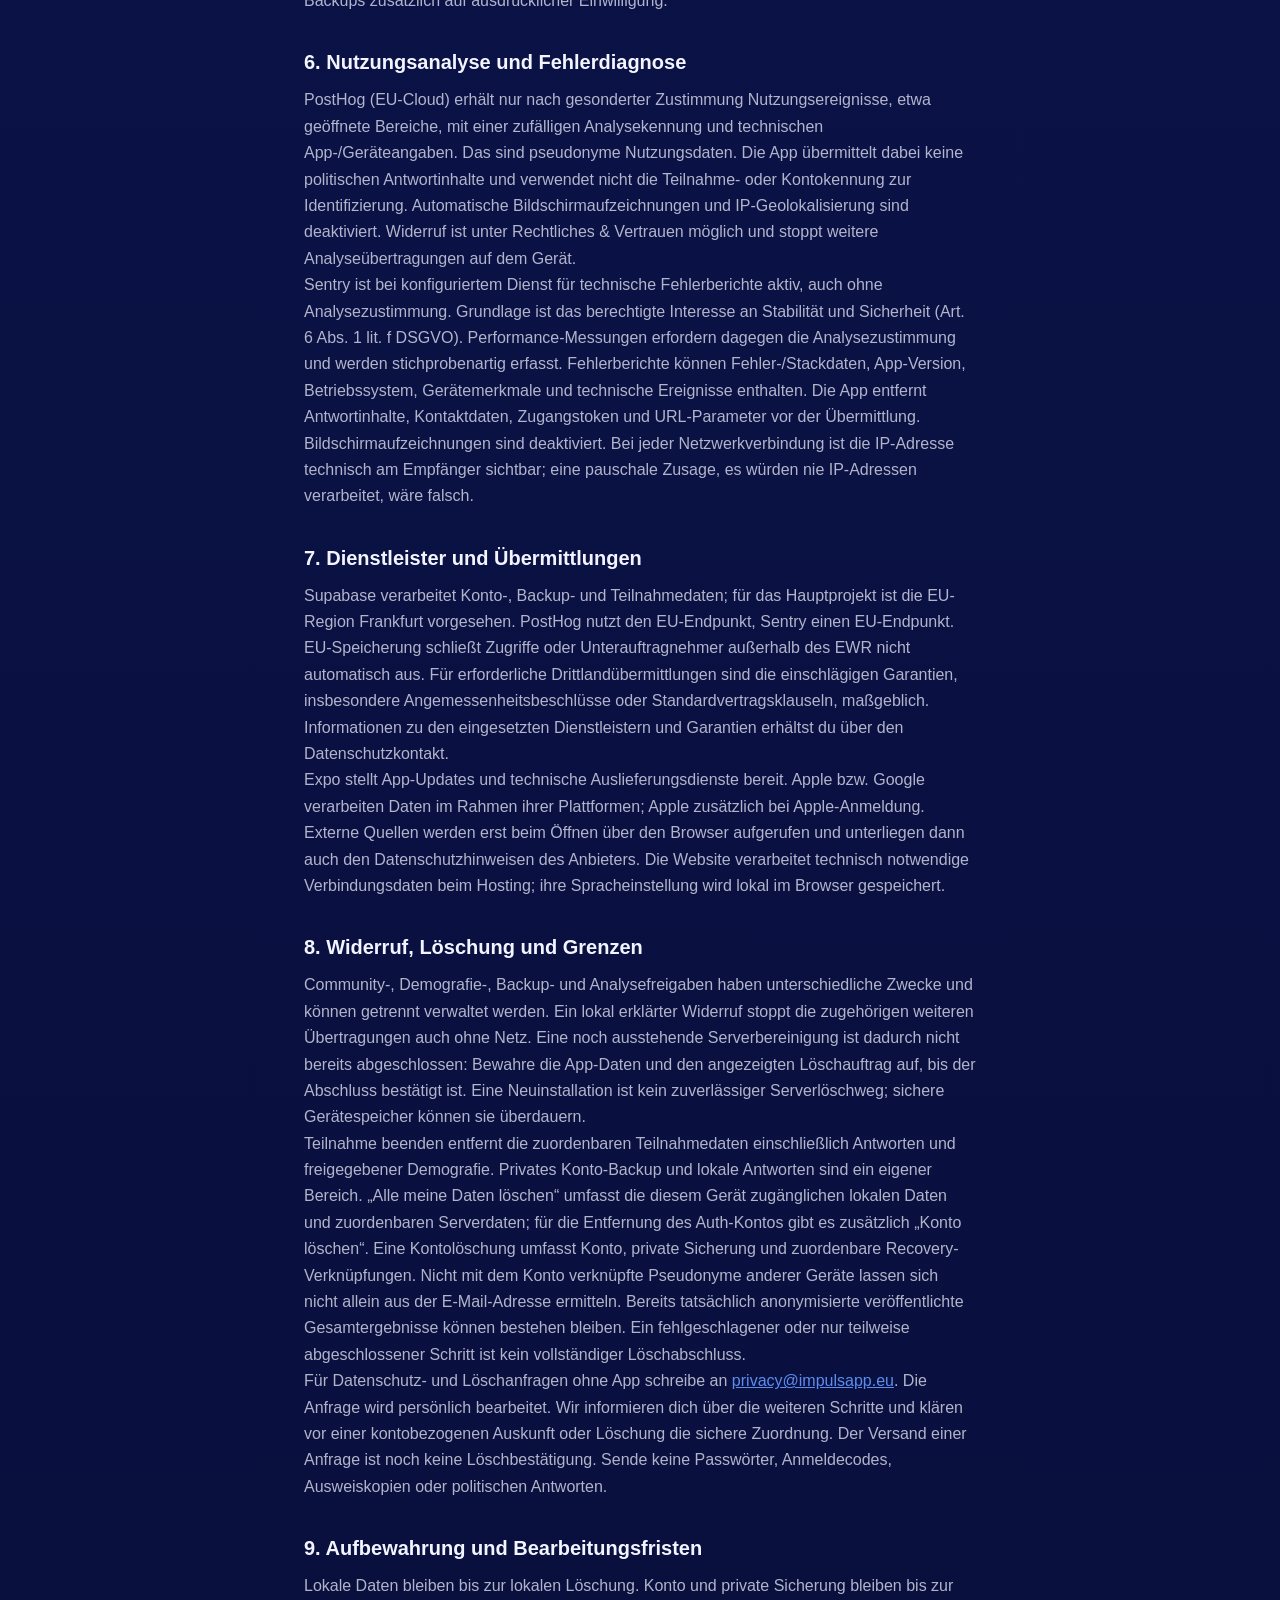
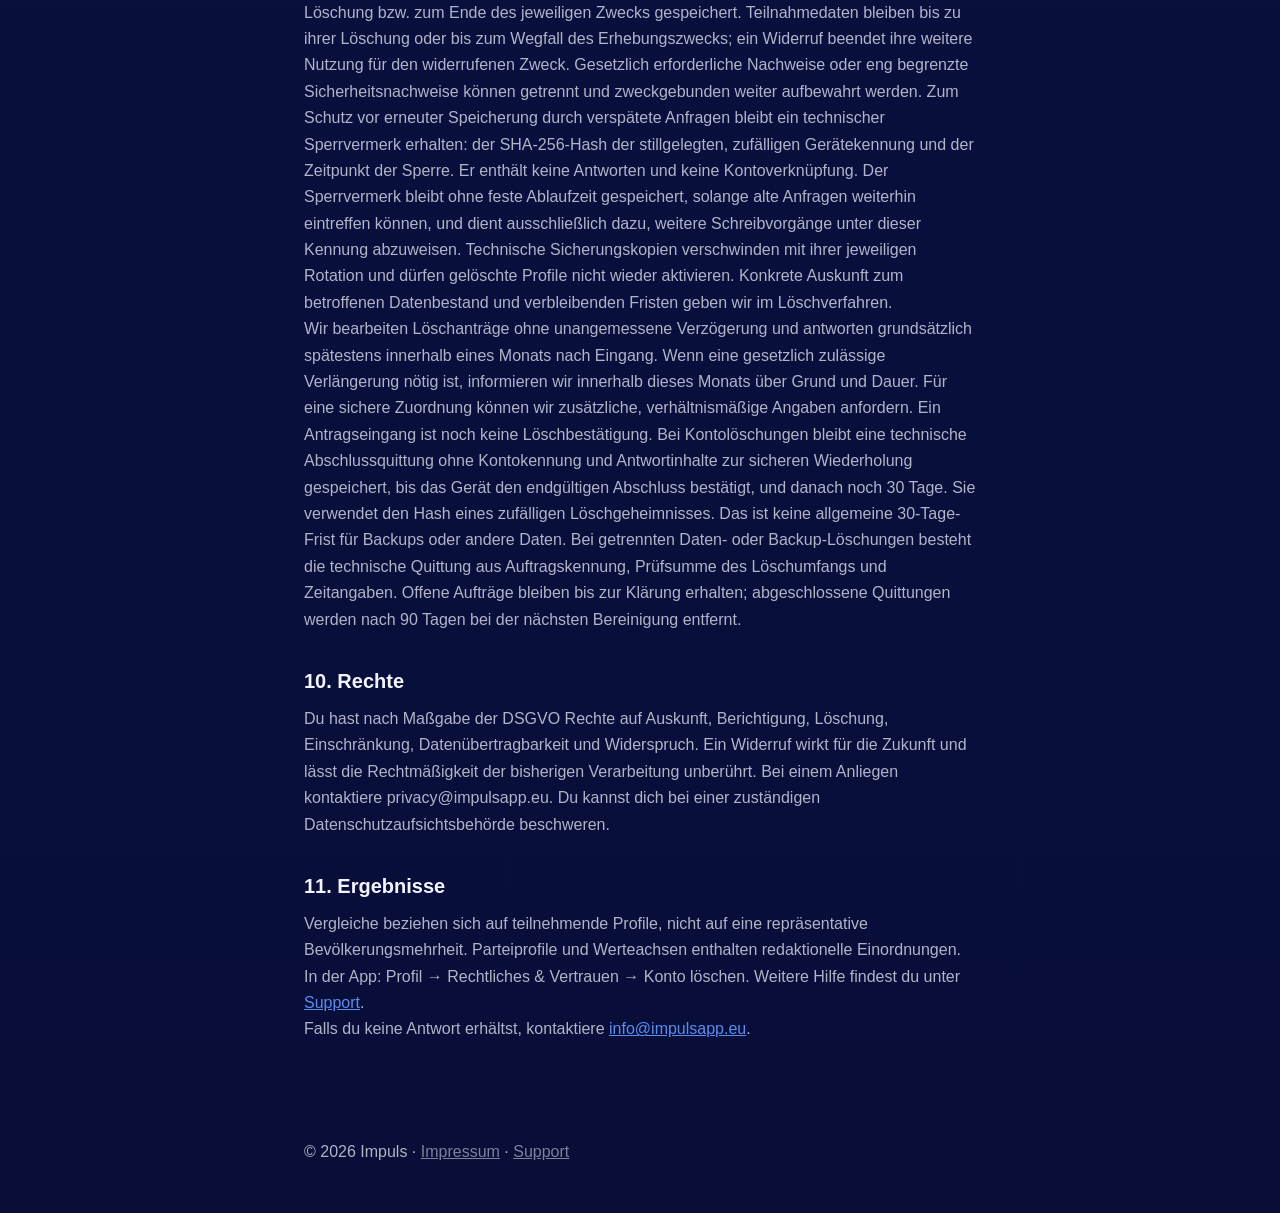
==== commit 74ba5b6e: "fix: align privacy and deletion guidance with released app" ====
--- a/datenschutz.html
+++ b/datenschutz.html
@@ -1,156 +1,27 @@
 <!doctype html>
-<html lang="de">
-<head>
-  <meta charset="utf-8">
-  <meta name="viewport" content="width=device-width, initial-scale=1">
-  <title>Datenschutzerklärung — Impuls</title>
-  <meta name="robots" content="index,follow">
-  <link rel="stylesheet" href="style.css">
-</head>
-<body>
-  <header class="site">
-    <a class="brand" href="index.html">Impuls</a>
-    <nav>
-      <a href="methodik.html">Methodik</a>
-      <a href="datenschutz.html">Datenschutz</a>
-      <a href="impressum.html">Impressum</a>
-      <a href="nutzungsbedingungen.html">Nutzungsbedingungen</a>
-      <a href="support.html">Support</a>
-    </nav>
-  </header>
-  <main>
-    <h1>Datenschutzerklärung — Impuls</h1>
-    <p class="meta">Stand: 19. Mai 2026 · Sprache: Deutsch · <a href="datenschutz_en.html">English ↗</a></p>
-
-    <p>Diese Datenschutzerklärung beschreibt, wie die App <strong>Impuls</strong>
-    mit deinen Daten umgeht. Sie ist in einfacher Sprache gehalten und bewusst
-    genau dort ausführlich, wo es um die Unterscheidung zwischen lokalen
-    Geräte-Daten und Daten im Backend geht.</p>
-
-    <h2>1. Verantwortlicher</h2>
-    <p><strong>Timur Felix Cön</strong><br>
-    Kontakt: <a href="mailto:privacy@impulsapp.eu">privacy@impulsapp.eu</a></p>
-    <p>Du erreichst mich am schnellsten per E-Mail. Die vollständige
-    Postanschrift findest du im <a href="impressum.html">Impressum</a>.</p>
-
-    <h2>2. Zweck der App</h2>
-    <p>Impuls ist eine politische Meinungs- und Auswertungs-App. Sie macht
-    politische Fragen, gesellschaftliche Werteachsen und Mehrheiten sichtbar:
-    tagesaktuelle Themen, Gesellschaftsfragen und Parlamentsvorlagen
-    beantworten, aus den Antworten ein persönliches Werteachsen-Profil bilden,
-    es mit dem Durchschnitt der Community vergleichen, Regierung und politische
-    Personen mit Schulnoten bewerten.</p>
-    <p>Die App gibt <strong>keine Wahlempfehlung</strong>. Parteivergleiche
-    werden ausdrücklich als Profilnähe bezeichnet, nicht als Empfehlung.
-    Bewertungen einzelner Personen sind Nutzermeinungen, keine
-    Tatsachenbehauptungen.</p>
-
-    <h2>3. Welche Daten verarbeitet werden — und wo</h2>
-    <p>Wir trennen klar zwischen zwei Schichten.</p>
-
-    <h3>3.1 Bleibt nur auf deinem Gerät</h3>
-    <p>Folgendes wird <strong>ausschließlich lokal</strong> auf deinem Gerät
-    gespeichert und <strong>nicht</strong> an unser Backend übertragen:</p>
-    <ul>
-      <li><strong>Basisdaten:</strong> Alter, Postleitzahl und Region, sofern du sie freiwillig in der Profil-Karte einträgst. Diese Felder verlassen das Gerät nicht.</li>
-      <li><strong>Onboarding-Status:</strong> der Marker, ob du den Erst-Start-Flow gesehen hast.</li>
-      <li><strong>Optionale UI-Zustände:</strong> z. B. welche Sektionen du in Detailansichten aufgeklappt hast.</li>
-    </ul>
-    <p>Du kannst die App jederzeit deinstallieren — damit sind diese lokalen Daten weg.</p>
-
-    <h3>3.2 Wird anonym an unser Backend übertragen</h3>
-    <p>Wenn du eine Abstimmungsfrage beantwortest oder eine Note vergibst, wird
-    die Abgabe an unser Backend bei <strong>Supabase (EU-Region)</strong>
-    geschickt. Dabei übertragen wir:</p>
-    <ul>
-      <li>die <strong>ID der Frage/Kategorie/Person</strong>, auf die sich deine Antwort bezieht,</li>
-      <li>den <strong>Antwort-/Notenwert</strong>,</li>
-      <li>eine <strong>gerätegebundene, pseudonyme UUID</strong> (beim ersten Start zufällig erzeugt), damit Mehrfachabgaben vermieden und Stimmen pro Gerät aktualisierbar sind,</li>
-      <li>einen Zeitstempel der Abgabe.</li>
-    </ul>
-    <p>Wir übertragen <strong>nicht</strong>: deinen Namen, deine
-    E-Mail-Adresse, deine Apple-/Google-ID, dein Alter, deine PLZ, deine
-    Region, deinen Standort, deine IP-Adresse über das normale Maß einer
-    HTTPS-Anfrage hinaus, deinen Gerätetyp in personenbezogener Form.</p>
-
-    <h3>3.3 Was die App nicht macht</h3>
-    <ul>
-      <li><strong>Keine</strong> Verkäufe personenbezogener Daten.</li>
-      <li><strong>Kein</strong> Tracking zu Werbezwecken, keine Werbung, keine Tracking-SDKs (Facebook/Google Analytics o. ä.).</li>
-      <li><strong>Keine</strong> echte Identitätsprüfung. Die gerätegebundene UUID kann nicht zu deiner Person aufgelöst werden.</li>
-      <li><strong>Keine</strong> Abfrage deines Standorts, kein Zugriff auf Adressbuch, Fotos, Mikrofon o. ä.</li>
-      <li><strong>Keine</strong> Push-Notifications ohne deine Zustimmung.</li>
-    </ul>
-
-    <h2>4. Politische Meinungen (Art. 9 DSGVO)</h2>
-    <p>Antworten zu politischen Themen sind besondere Kategorien
-    personenbezogener Daten. Wir verarbeiten sie ausschließlich pseudonym und
-    auf Grundlage deiner ausdrücklichen Einwilligung (Art. 9 Abs. 2 lit. a
-    DSGVO), die du in der App vor der ersten Nutzung der
-    Abstimmungsfunktionen erteilst und jederzeit widerrufen kannst
-    (in der App unter „Rechtliches → Deine Daten").</p>
-
-    <h2>5. Backend und Hosting</h2>
-    <p>Anonymisierte Abstimmungs-Daten werden in einer Supabase-Instanz in der
-    <strong>Europäischen Union (Frankfurt am Main)</strong> gespeichert.
-    Supabase ist reiner technischer Dienstleister (Auftragsverarbeiter); es
-    findet keine Verarbeitung zu Werbe- oder Profilbildungszwecken statt.
-    Eine Übermittlung in Drittländer außerhalb der EU findet nicht statt.</p>
-
-    <h2>5a. Optionales Konto und Profil-Backup</h2>
-    <p>Du kannst Impuls vollständig ohne Konto nutzen. Optional kannst du
-    ein Konto erstellen (Apple-Login oder E-Mail-Code), um dein Werteprofil
-    zu sichern und auf einem anderen Gerät wiederherzustellen. Dabei
-    verarbeiten wir deine <strong>E-Mail-Adresse</strong> (bzw. die von
-    Apple bereitgestellte Weiterleitungs-Adresse) zur Anmeldung sowie —
-    <strong>nur im ausdrücklichen „Profil sichern"-Flow</strong> — eine mit
-    deinem Konto verknüpfte Kopie deiner Antworten und deines
-    Werteprofils. Dieses Backup passiert nie automatisch beim Abstimmen.
-    Deine anonymen Community-Stimmen bleiben davon getrennt und werden
-    nicht mit deinem Konto verknüpft. Basisdaten (Alter, PLZ, Region) sind
-    nie Teil des Backups. Du kannst dein Konto samt Backup jederzeit in der
-    App löschen („Rechtliches" → Konto löschen). Rechtsgrundlagen:
-    Art. 6 Abs. 1 lit. b DSGVO sowie Art. 9 Abs. 2 lit. a DSGVO
-    (ausdrückliche Einwilligung über den Sicherungs-Flow).</p>
-
-    <h2>6. Quellen-Links und In-App-Browser</h2>
-    <p>In Detailansichten hinterlegte Quellen (Bundestag, bpb, Correctiv, ZDF,
-    Bundesverfassungsgericht u. a.) öffnen sich im In-App-Browser des
-    Betriebssystems. Die Quelle wird durch dein Betriebssystem aufgerufen,
-    mit den dort üblichen technischen Anfragen (Cookies/Browser-Header).</p>
-
-    <h2>7. Analyse &amp; Fehlerdiagnose</h2>
-    <p>Eine produktive Analyse-Engine ist derzeit nicht aktiv. Bei späterer
-    Aktivierung werden ausschließlich pseudonyme Nutzungsereignisse ohne
-    Antwortinhalte verarbeitet. Zur Stabilität kann ein Crash-Reporting
-    eingesetzt werden — ohne Antwortinhalte.</p>
-
-    <h2>8. Speicherdauer</h2>
-    <ul>
-      <li><strong>Lokale Daten</strong> bleiben auf deinem Gerät, bis du sie änderst, in der App löschst oder die App deinstallierst.</li>
-      <li><strong>Anonyme Vote-Stimmen</strong> im Backend werden so lange aufbewahrt, wie die App den jeweiligen Bereich auswertet.</li>
-      <li>Eine <strong>Löschung deines gerätegebundenen Stimmen-Profils</strong> ist auf Anfrage per E-Mail möglich (Abschnitt 1). Da wir keine Identität speichern, brauchen wir dafür deine Geräte-UUID aus der App.</li>
-    </ul>
-
-    <h2>9. Deine Rechte (DSGVO)</h2>
-    <p>Auch ohne Konto hast du Auskunfts-, Berichtigungs-, Lösch-,
-    Einschränkungs-, Datenübertragbarkeits- und Widerspruchsrechte
-    (Art. 15–21 DSGVO). Lokale Daten kannst du jederzeit selbst in der App
-    löschen („Rechtliches → Alle meine Daten löschen"). Für alles Weitere:
-    E-Mail an <a href="mailto:privacy@impulsapp.eu">privacy@impulsapp.eu</a>.
-    Du hast außerdem das Recht, dich bei einer
-    Datenschutz-Aufsichtsbehörde zu beschweren.</p>
-
-    <h2>10. Änderungen dieser Erklärung</h2>
-    <p>Wir aktualisieren diese Seite, wenn sich der App-Funktionsumfang oder
-    die verarbeiteten Daten ändern. Den letzten Stand findest du oben.</p>
-
-    <hr>
-    <p class="meta">Diese Erklärung beschreibt den Stand der App-Version 1.0.0 (Beta).</p>
-  </main>
-  <footer>
-    <p>© 2026 Impuls · <a href="index.html">Start</a> · <a href="impressum.html">Impressum</a> · <a href="support.html">Support</a></p>
-  </footer>
-  <script src="legal-lang.js" defer></script>
-</body>
-</html>
+<html lang="de"><head><meta charset="utf-8"><meta name="viewport" content="width=device-width, initial-scale=1"><title>Datenschutzerklärung — Impuls</title><link rel="stylesheet" href="style.css"></head>
+<body><header class="site"><a class="brand" href="index.html">Impuls</a><nav><a href="methodik.html">Methodik</a> <a href="datenschutz.html">Datenschutz</a> <a href="impressum.html">Impressum</a> <a href="support.html">Support</a></nav></header>
+<main><h1>Datenschutzerklärung</h1><p>Stand: 22. Oktober 2026</p>
+<h2>1. Verantwortlicher und Kontakt</h2>
+<p>Timur Felix Cön, Zaunhofstraße 30, 50997 Köln, Deutschland. Datenschutz und Löschanfragen: privacy@impulsapp.eu. Impuls ist ein unabhängiges privates Projekt ohne Verbindung zu Parteien, Regierungen oder Behörden.</p>
+<h2>2. Politische Antworten und Einwilligung</h2>
+<p>Impuls verarbeitet deine politischen Antworten und berechnet daraus ein persönliches Werteprofil. Politische Meinungen sind besonders geschützte personenbezogene Daten. Vor dieser Verarbeitung fragen wir ausdrücklich nach deiner Einwilligung (Art. 6 Abs. 1 lit. a und Art. 9 Abs. 2 lit. a DSGVO). Eine bloße Nutzung oder Anmeldung ersetzt die Zustimmung nicht. Das Profil ist eine redaktionell modellierte Orientierung, keine Wahlempfehlung und keine Entscheidung mit rechtlicher oder ähnlich erheblicher Wirkung über dich.</p>
+<h2>3. Lokale Daten und Community-Teilnahme</h2>
+<p>Antworten, Werteprofil, Einstellungen und freiwillige Basisangaben werden lokal gespeichert. Bei freigegebener Community-Teilnahme im normalen App-Modus werden Antworten, Fragen-/Länderbezug und Zeitangaben mit Geräte- oder Teilnahme-Kennungen an das Backend übertragen. Ein Teilnahme-Anker und Nachweise über Freigaben ermöglichen Aktualisierung, Schutz und Löschung. Unter derselben Kennung können Antworten und abgeleitete Merkmale miteinander verknüpft werden. Pseudonyme sind personenbezogene Daten: Sie ersetzen einen Namen, machen Antworten aber nicht automatisch anonym. Ein Konto ist zum Antworten nicht erforderlich. Das bedeutet keine Garantie, dass ein Profil niemals einer Person zugeordnet werden könnte.</p>
+<h2>4. Freiwillige Demografie</h2>
+<p>Alter, Geburtsjahr und Postleitzahl, soweit lokal eingegeben, sind kein Bestandteil des Antwort-Backups. Mit gesonderter Zustimmung zur Gruppen-Statistik können eine grobe Altersgruppe und eine Region pseudonym übertragen werden. Exakte Postleitzahl, Geburtsjahr und GPS-Standort werden hierfür nicht übertragen. Die Gruppen-Statistik hat eine eigene Freigabe. Öffentliche Ergebnisse unterliegen Mindestgrößen; diese verhindern weder jeden Personenbezug noch machen sie die Stichprobe repräsentativ.</p>
+<h2>5. Optionales Konto, Backup und Wiederherstellung</h2>
+<p>Für E-Mail-Anmeldung oder Anmeldung mit Apple verarbeiten wir E-Mail-Adresse bzw. Apple-Weiterleitungsadresse, Konto-/Anbieterkennung und notwendige Sitzungsdaten. Ein Name und eine Telefonnummer sind dafür nicht erforderlich. Aus früheren Apple-Anmeldungen können Namensmetadaten gespeichert sein; die aktuelle Anmeldung fragt keinen Namen an.<br>Ein privates Backup benötigt eine zusätzliche ausdrückliche Freigabe. Es enthält Antworten und Profildaten und ist mit dem Konto verknüpft. Nach Aktivierung kann es bei späteren Änderungen und Anmeldungen abgeglichen werden; eine Anmeldung allein aktiviert es nicht. Es ist transport- und speicherverschlüsselt, nicht Ende-zu-Ende-verschlüsselt. Berechtigte Serverprozesse und entsprechend privilegierte Administratoren können technisch Inhalte lesen. Eine bewusst eingerichtete Recovery-Verknüpfung kann ein Konto mit einer Teilnahme-Kennung verbinden. Darum behaupten wir keine absolute Trennung aller Konto- und Teilnahmedaten. Für die Aufhebung einer Apple-Anmeldung kann ein Apple-Refresh-Token ausschließlich serverseitig verschlüsselt gespeichert werden; er dient nur diesem Widerruf und wird danach entfernt. Kontofunktionen beruhen auf Art. 6 Abs. 1 lit. b DSGVO, politische Backups zusätzlich auf ausdrücklicher Einwilligung.</p>
+<h2>6. Nutzungsanalyse und Fehlerdiagnose</h2>
+<p>PostHog (EU-Cloud) erhält nur nach gesonderter Zustimmung Nutzungsereignisse, etwa geöffnete Bereiche, mit einer zufälligen Analysekennung und technischen App-/Geräteangaben. Das sind pseudonyme Nutzungsdaten. Die App übermittelt dabei keine politischen Antwortinhalte und verwendet nicht die Teilnahme- oder Kontokennung zur Identifizierung. Automatische Bildschirmaufzeichnungen und IP-Geolokalisierung sind deaktiviert. Widerruf ist unter Rechtliches &amp; Vertrauen möglich und stoppt weitere Analyseübertragungen auf dem Gerät.<br>Sentry ist bei konfiguriertem Dienst für technische Fehlerberichte aktiv, auch ohne Analysezustimmung. Grundlage ist das berechtigte Interesse an Stabilität und Sicherheit (Art. 6 Abs. 1 lit. f DSGVO). Performance-Messungen erfordern dagegen die Analysezustimmung und werden stichprobenartig erfasst. Fehlerberichte können Fehler-/Stackdaten, App-Version, Betriebssystem, Gerätemerkmale und technische Ereignisse enthalten. Die App entfernt Antwortinhalte, Kontaktdaten, Zugangstoken und URL-Parameter vor der Übermittlung. Bildschirmaufzeichnungen sind deaktiviert. Bei jeder Netzwerkverbindung ist die IP-Adresse technisch am Empfänger sichtbar; eine pauschale Zusage, es würden nie IP-Adressen verarbeitet, wäre falsch.</p>
+<h2>7. Dienstleister und Übermittlungen</h2>
+<p>Supabase verarbeitet Konto-, Backup- und Teilnahmedaten; für das Hauptprojekt ist die EU-Region Frankfurt vorgesehen. PostHog nutzt den EU-Endpunkt, Sentry einen EU-Endpunkt. EU-Speicherung schließt Zugriffe oder Unterauftragnehmer außerhalb des EWR nicht automatisch aus. Für erforderliche Drittlandübermittlungen sind die einschlägigen Garantien, insbesondere Angemessenheitsbeschlüsse oder Standardvertragsklauseln, maßgeblich. Informationen zu den eingesetzten Dienstleistern und Garantien erhältst du über den Datenschutzkontakt.<br>Expo stellt App-Updates und technische Auslieferungsdienste bereit. Apple bzw. Google verarbeiten Daten im Rahmen ihrer Plattformen; Apple zusätzlich bei Apple-Anmeldung. Externe Quellen werden erst beim Öffnen über den Browser aufgerufen und unterliegen dann auch den Datenschutzhinweisen des Anbieters. Die Website verarbeitet technisch notwendige Verbindungsdaten beim Hosting; ihre Spracheinstellung wird lokal im Browser gespeichert.</p>
+<h2>8. Widerruf, Löschung und Grenzen</h2>
+<p>Community-, Demografie-, Backup- und Analysefreigaben haben unterschiedliche Zwecke und können getrennt verwaltet werden. Ein lokal erklärter Widerruf stoppt die zugehörigen weiteren Übertragungen auch ohne Netz. Eine noch ausstehende Serverbereinigung ist dadurch nicht bereits abgeschlossen: Bewahre die App-Daten und den angezeigten Löschauftrag auf, bis der Abschluss bestätigt ist. Eine Neuinstallation ist kein zuverlässiger Serverlöschweg; sichere Gerätespeicher können sie überdauern.<br>Teilnahme beenden entfernt die zuordenbaren Teilnahmedaten einschließlich Antworten und freigegebener Demografie. Privates Konto-Backup und lokale Antworten sind ein eigener Bereich. „Alle meine Daten löschen“ umfasst die diesem Gerät zugänglichen lokalen Daten und zuordenbaren Serverdaten; für die Entfernung des Auth-Kontos gibt es zusätzlich „Konto löschen“. Eine Kontolöschung umfasst Konto, private Sicherung und zuordenbare Recovery-Verknüpfungen. Nicht mit dem Konto verknüpfte Pseudonyme anderer Geräte lassen sich nicht allein aus der E-Mail-Adresse ermitteln. Bereits tatsächlich anonymisierte veröffentlichte Gesamtergebnisse können bestehen bleiben. Ein fehlgeschlagener oder nur teilweise abgeschlossener Schritt ist kein vollständiger Löschabschluss.<br>Für Datenschutz- und Löschanfragen ohne App schreibe an <a href="mailto:privacy@impulsapp.eu">privacy@impulsapp.eu</a>. Die Anfrage wird persönlich bearbeitet. Wir informieren dich über die weiteren Schritte und klären vor einer kontobezogenen Auskunft oder Löschung die sichere Zuordnung. Der Versand einer Anfrage ist noch keine Löschbestätigung. Sende keine Passwörter, Anmeldecodes, Ausweiskopien oder politischen Antworten.</p>
+<h2>9. Aufbewahrung und Bearbeitungsfristen</h2>
+<p>Lokale Daten bleiben bis zur lokalen Löschung. Konto und private Sicherung bleiben bis zur Löschung bzw. zum Ende des jeweiligen Zwecks gespeichert. Teilnahmedaten bleiben bis zu ihrer Löschung oder bis zum Wegfall des Erhebungszwecks; ein Widerruf beendet ihre weitere Nutzung für den widerrufenen Zweck. Gesetzlich erforderliche Nachweise oder eng begrenzte Sicherheitsnachweise können getrennt und zweckgebunden weiter aufbewahrt werden. Zum Schutz vor erneuter Speicherung durch verspätete Anfragen bleibt ein technischer Sperrvermerk erhalten: der SHA-256-Hash der stillgelegten, zufälligen Gerätekennung und der Zeitpunkt der Sperre. Er enthält keine Antworten und keine Kontoverknüpfung. Der Sperrvermerk bleibt ohne feste Ablaufzeit gespeichert, solange alte Anfragen weiterhin eintreffen können, und dient ausschließlich dazu, weitere Schreibvorgänge unter dieser Kennung abzuweisen. Technische Sicherungskopien verschwinden mit ihrer jeweiligen Rotation und dürfen gelöschte Profile nicht wieder aktivieren. Konkrete Auskunft zum betroffenen Datenbestand und verbleibenden Fristen geben wir im Löschverfahren.<br>Wir bearbeiten Löschanträge ohne unangemessene Verzögerung und antworten grundsätzlich spätestens innerhalb eines Monats nach Eingang. Wenn eine gesetzlich zulässige Verlängerung nötig ist, informieren wir innerhalb dieses Monats über Grund und Dauer. Für eine sichere Zuordnung können wir zusätzliche, verhältnismäßige Angaben anfordern. Ein Antragseingang ist noch keine Löschbestätigung. Bei Kontolöschungen bleibt eine technische Abschlussquittung ohne Kontokennung und Antwortinhalte zur sicheren Wiederholung gespeichert, bis das Gerät den endgültigen Abschluss bestätigt, und danach noch 30 Tage. Sie verwendet den Hash eines zufälligen Löschgeheimnisses. Das ist keine allgemeine 30-Tage-Frist für Backups oder andere Daten. Bei getrennten Daten- oder Backup-Löschungen besteht die technische Quittung aus Auftragskennung, Prüfsumme des Löschumfangs und Zeitangaben. Offene Aufträge bleiben bis zur Klärung erhalten; abgeschlossene Quittungen werden nach 90 Tagen bei der nächsten Bereinigung entfernt.</p>
+<h2>10. Rechte</h2>
+<p>Du hast nach Maßgabe der DSGVO Rechte auf Auskunft, Berichtigung, Löschung, Einschränkung, Datenübertragbarkeit und Widerspruch. Ein Widerruf wirkt für die Zukunft und lässt die Rechtmäßigkeit der bisherigen Verarbeitung unberührt. Bei einem Anliegen kontaktiere privacy@impulsapp.eu. Du kannst dich bei einer zuständigen Datenschutzaufsichtsbehörde beschweren.</p>
+<h2>11. Ergebnisse</h2>
+<p>Vergleiche beziehen sich auf teilnehmende Profile, nicht auf eine repräsentative Bevölkerungsmehrheit. Parteiprofile und Werteachsen enthalten redaktionelle Einordnungen.</p>
+<p>In der App: Profil → Rechtliches &amp; Vertrauen → Konto löschen. Weitere Hilfe findest du unter <a href="support.html">Support</a>.</p><p>Falls du keine Antwort erhältst, kontaktiere <a href="mailto:info@impulsapp.eu">info@impulsapp.eu</a>.</p></main><footer><p>© 2026 Impuls · <a href="impressum.html">Impressum</a> · <a href="support.html">Support</a></p></footer><script src="legal-lang.js" defer></script></body></html>
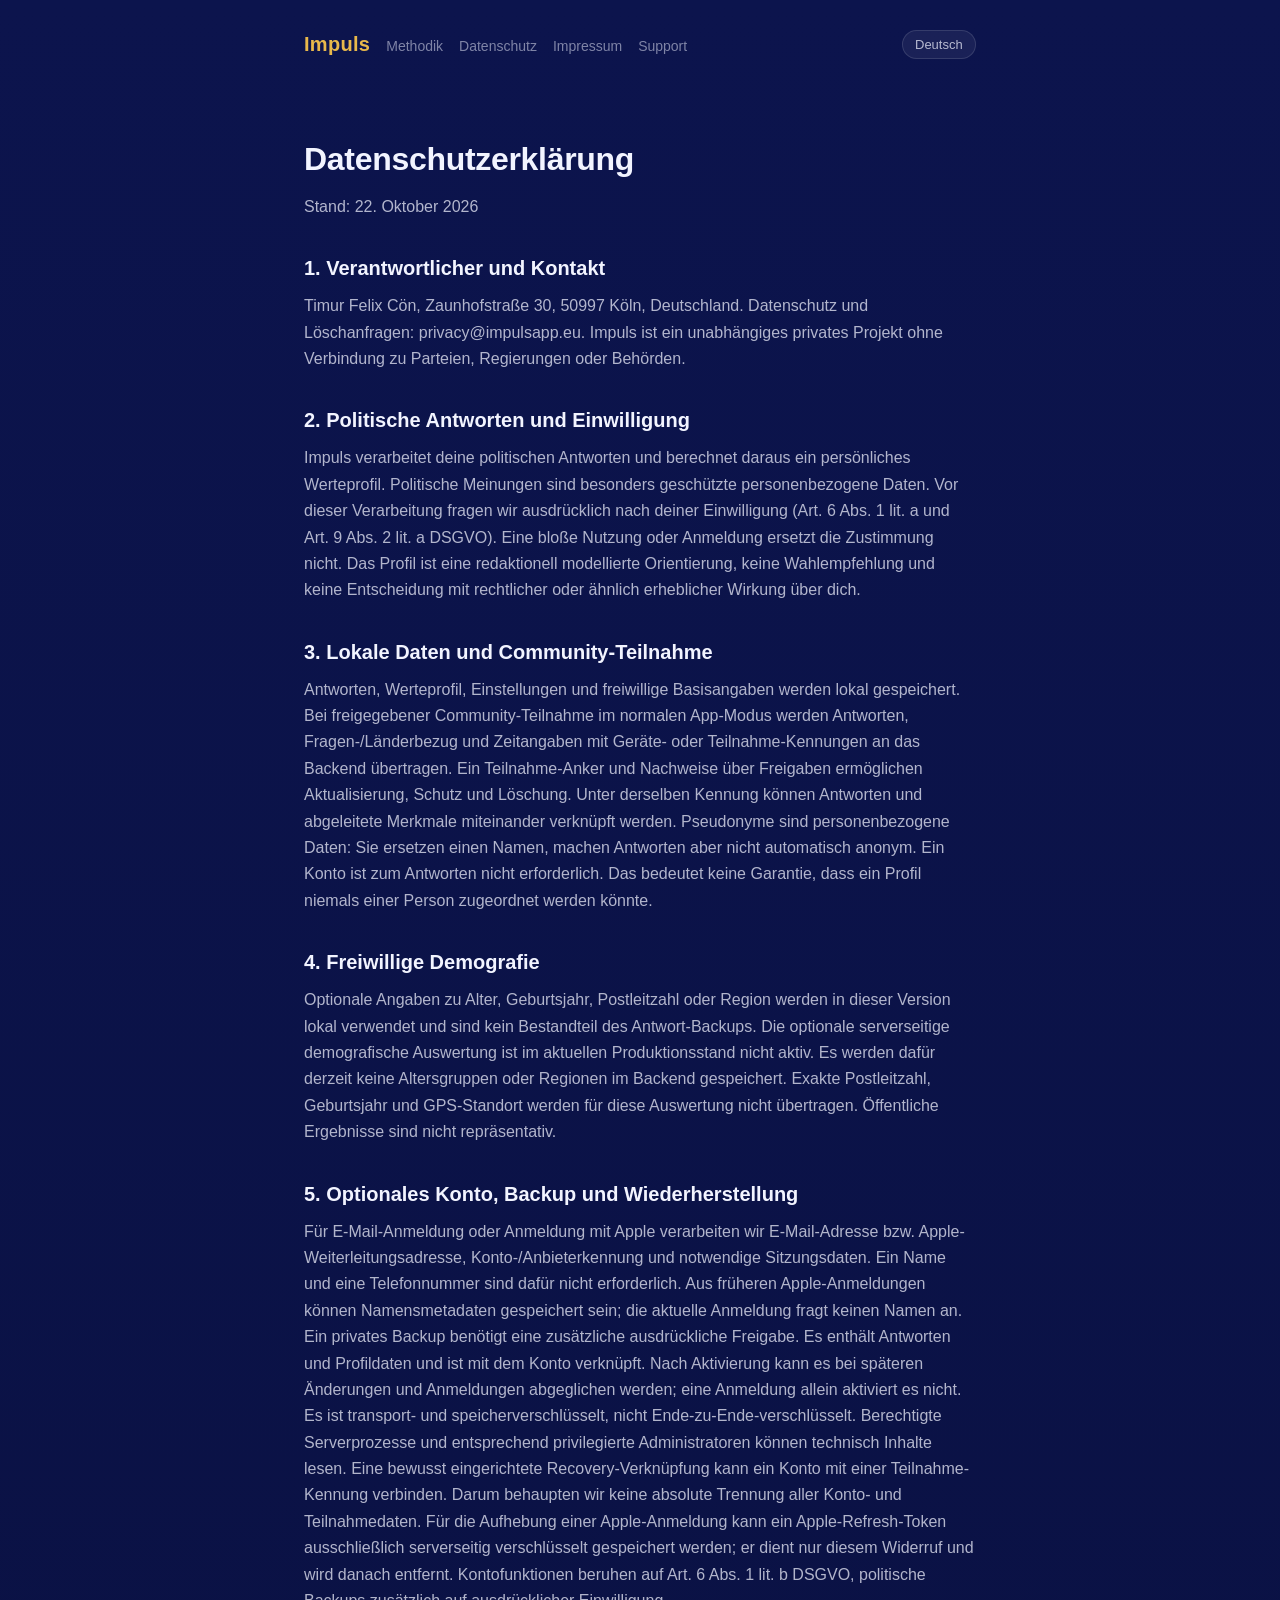
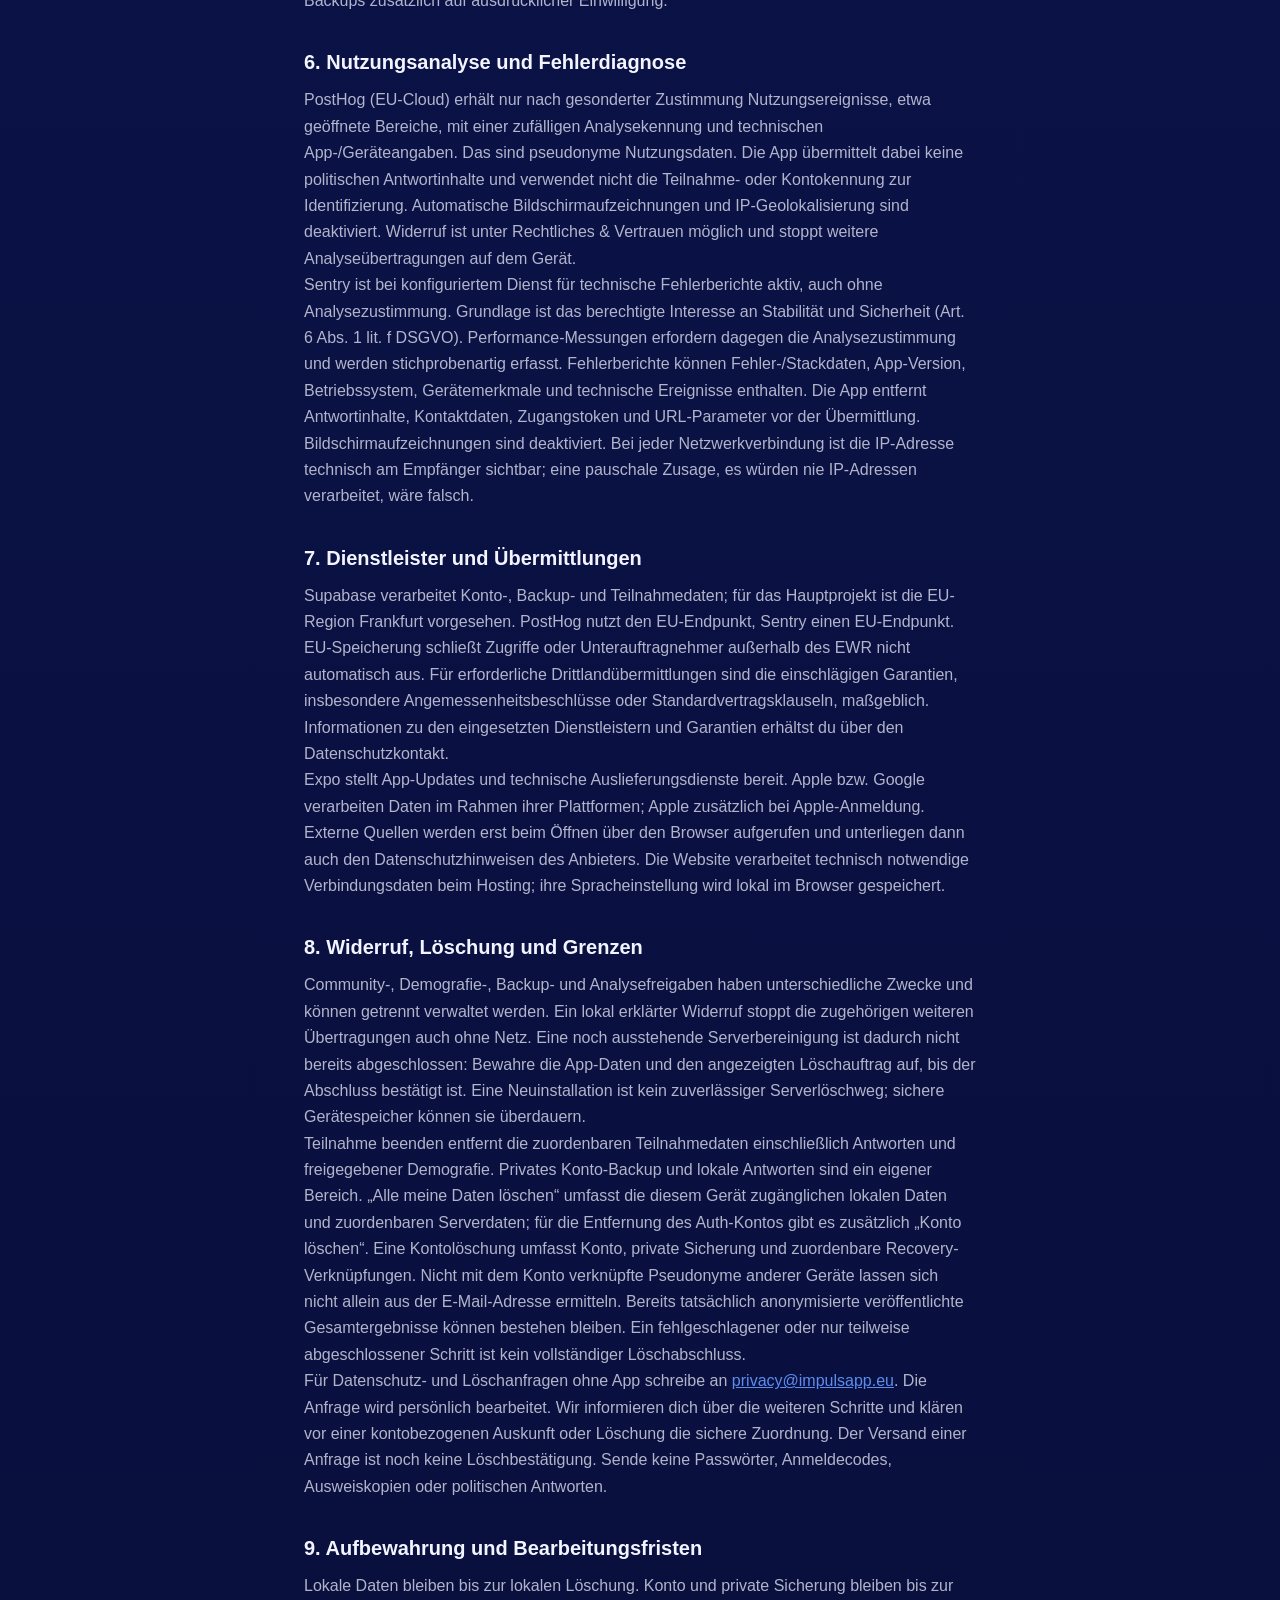
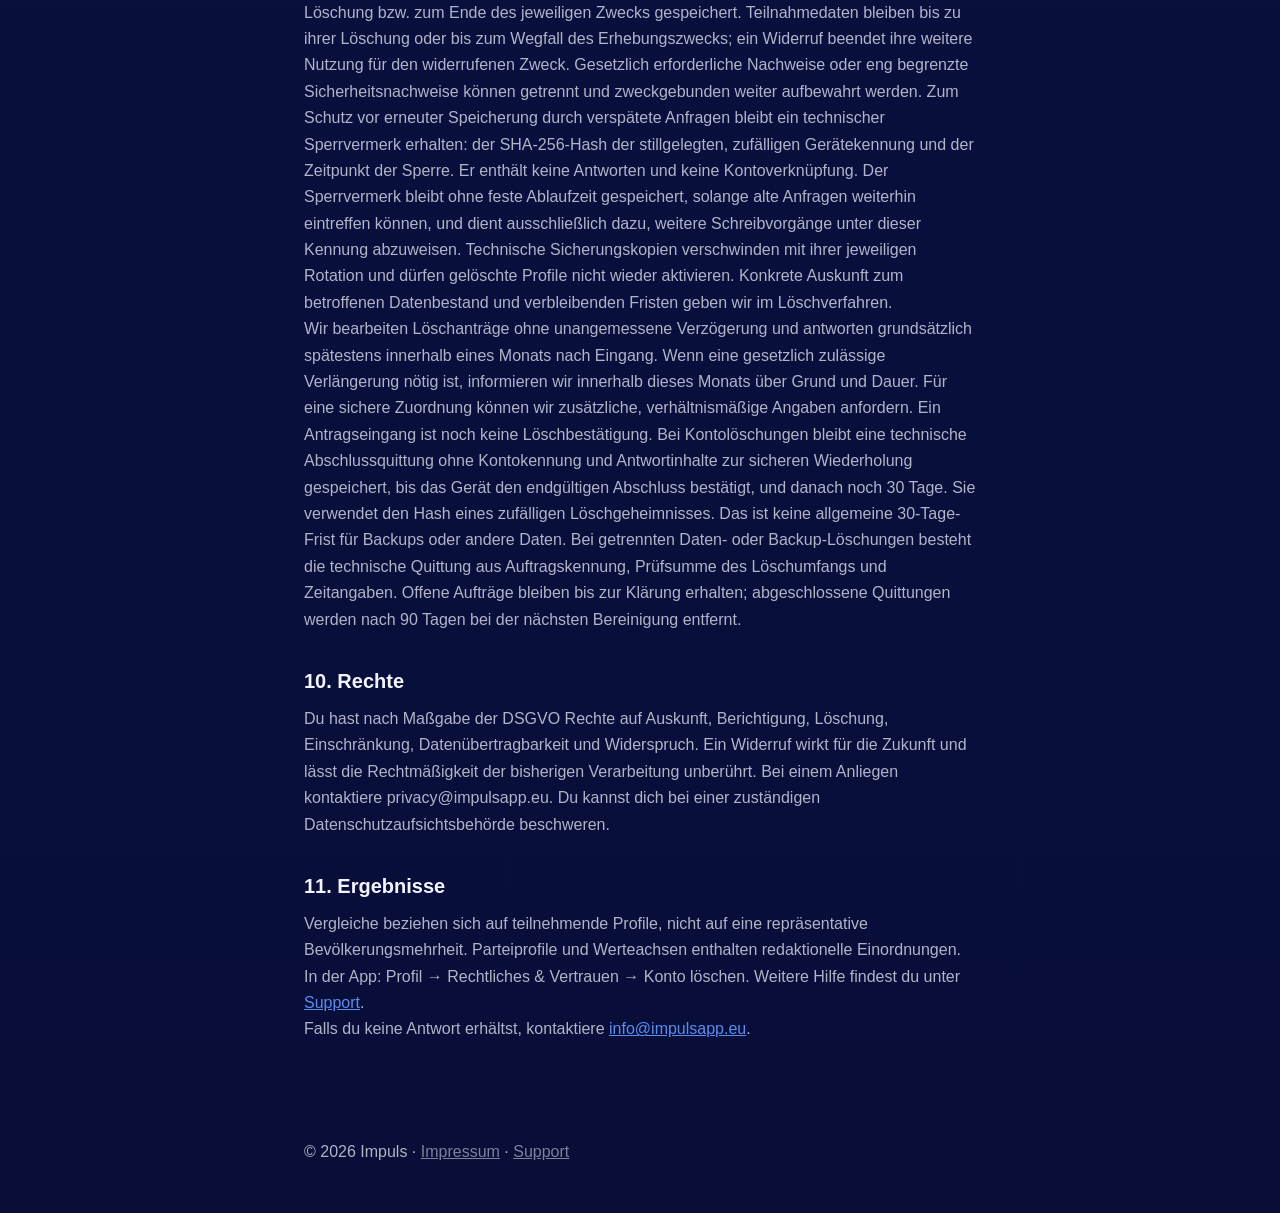
==== commit 67e72125: "fix: clarify inactive production demographic analysis" ====
--- a/datenschutz.html
+++ b/datenschutz.html
@@ -9,7 +9,7 @@
 <h2>3. Lokale Daten und Community-Teilnahme</h2>
 <p>Antworten, Werteprofil, Einstellungen und freiwillige Basisangaben werden lokal gespeichert. Bei freigegebener Community-Teilnahme im normalen App-Modus werden Antworten, Fragen-/Länderbezug und Zeitangaben mit Geräte- oder Teilnahme-Kennungen an das Backend übertragen. Ein Teilnahme-Anker und Nachweise über Freigaben ermöglichen Aktualisierung, Schutz und Löschung. Unter derselben Kennung können Antworten und abgeleitete Merkmale miteinander verknüpft werden. Pseudonyme sind personenbezogene Daten: Sie ersetzen einen Namen, machen Antworten aber nicht automatisch anonym. Ein Konto ist zum Antworten nicht erforderlich. Das bedeutet keine Garantie, dass ein Profil niemals einer Person zugeordnet werden könnte.</p>
 <h2>4. Freiwillige Demografie</h2>
-<p>Alter, Geburtsjahr und Postleitzahl, soweit lokal eingegeben, sind kein Bestandteil des Antwort-Backups. Mit gesonderter Zustimmung zur Gruppen-Statistik können eine grobe Altersgruppe und eine Region pseudonym übertragen werden. Exakte Postleitzahl, Geburtsjahr und GPS-Standort werden hierfür nicht übertragen. Die Gruppen-Statistik hat eine eigene Freigabe. Öffentliche Ergebnisse unterliegen Mindestgrößen; diese verhindern weder jeden Personenbezug noch machen sie die Stichprobe repräsentativ.</p>
+<p>Optionale Angaben zu Alter, Geburtsjahr, Postleitzahl oder Region werden in dieser Version lokal verwendet und sind kein Bestandteil des Antwort-Backups. Die optionale serverseitige demografische Auswertung ist im aktuellen Produktionsstand nicht aktiv. Es werden dafür derzeit keine Altersgruppen oder Regionen im Backend gespeichert. Exakte Postleitzahl, Geburtsjahr und GPS-Standort werden für diese Auswertung nicht übertragen. Öffentliche Ergebnisse sind nicht repräsentativ.</p>
 <h2>5. Optionales Konto, Backup und Wiederherstellung</h2>
 <p>Für E-Mail-Anmeldung oder Anmeldung mit Apple verarbeiten wir E-Mail-Adresse bzw. Apple-Weiterleitungsadresse, Konto-/Anbieterkennung und notwendige Sitzungsdaten. Ein Name und eine Telefonnummer sind dafür nicht erforderlich. Aus früheren Apple-Anmeldungen können Namensmetadaten gespeichert sein; die aktuelle Anmeldung fragt keinen Namen an.<br>Ein privates Backup benötigt eine zusätzliche ausdrückliche Freigabe. Es enthält Antworten und Profildaten und ist mit dem Konto verknüpft. Nach Aktivierung kann es bei späteren Änderungen und Anmeldungen abgeglichen werden; eine Anmeldung allein aktiviert es nicht. Es ist transport- und speicherverschlüsselt, nicht Ende-zu-Ende-verschlüsselt. Berechtigte Serverprozesse und entsprechend privilegierte Administratoren können technisch Inhalte lesen. Eine bewusst eingerichtete Recovery-Verknüpfung kann ein Konto mit einer Teilnahme-Kennung verbinden. Darum behaupten wir keine absolute Trennung aller Konto- und Teilnahmedaten. Für die Aufhebung einer Apple-Anmeldung kann ein Apple-Refresh-Token ausschließlich serverseitig verschlüsselt gespeichert werden; er dient nur diesem Widerruf und wird danach entfernt. Kontofunktionen beruhen auf Art. 6 Abs. 1 lit. b DSGVO, politische Backups zusätzlich auf ausdrücklicher Einwilligung.</p>
 <h2>6. Nutzungsanalyse und Fehlerdiagnose</h2>
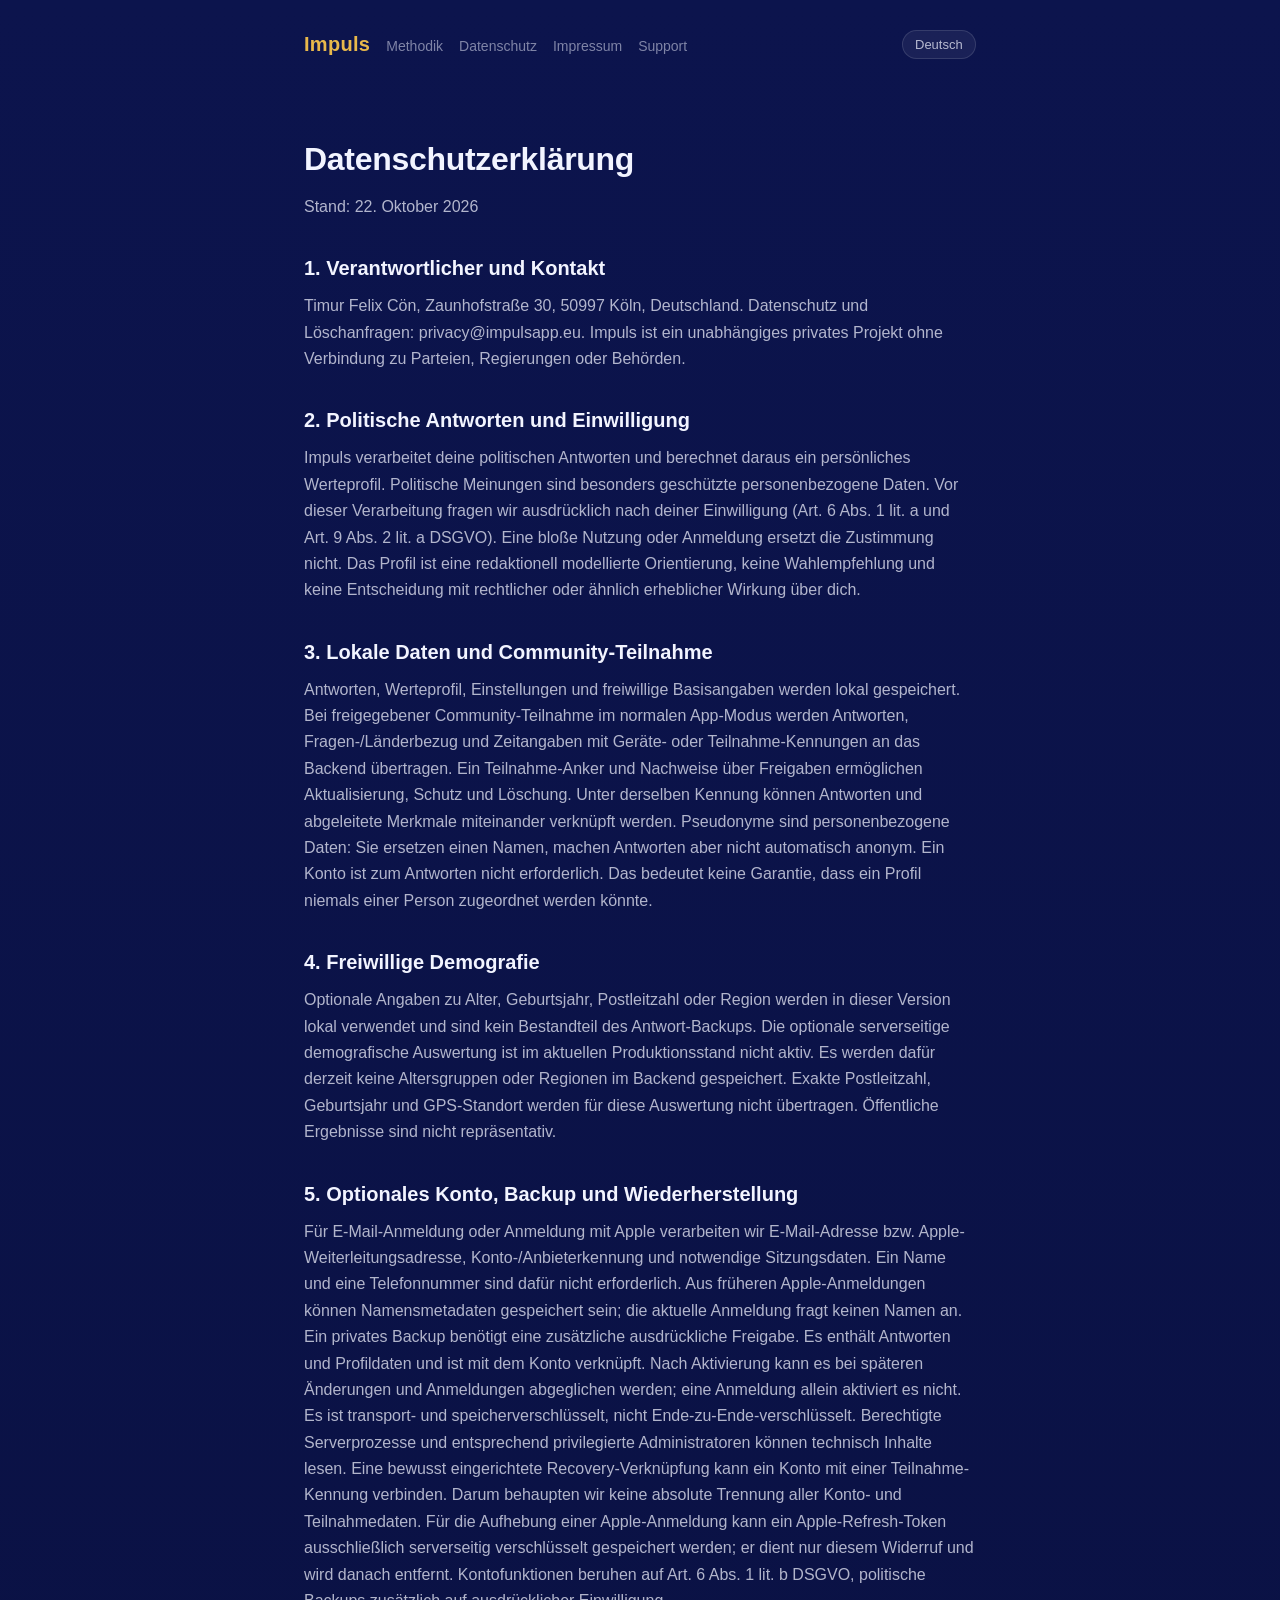
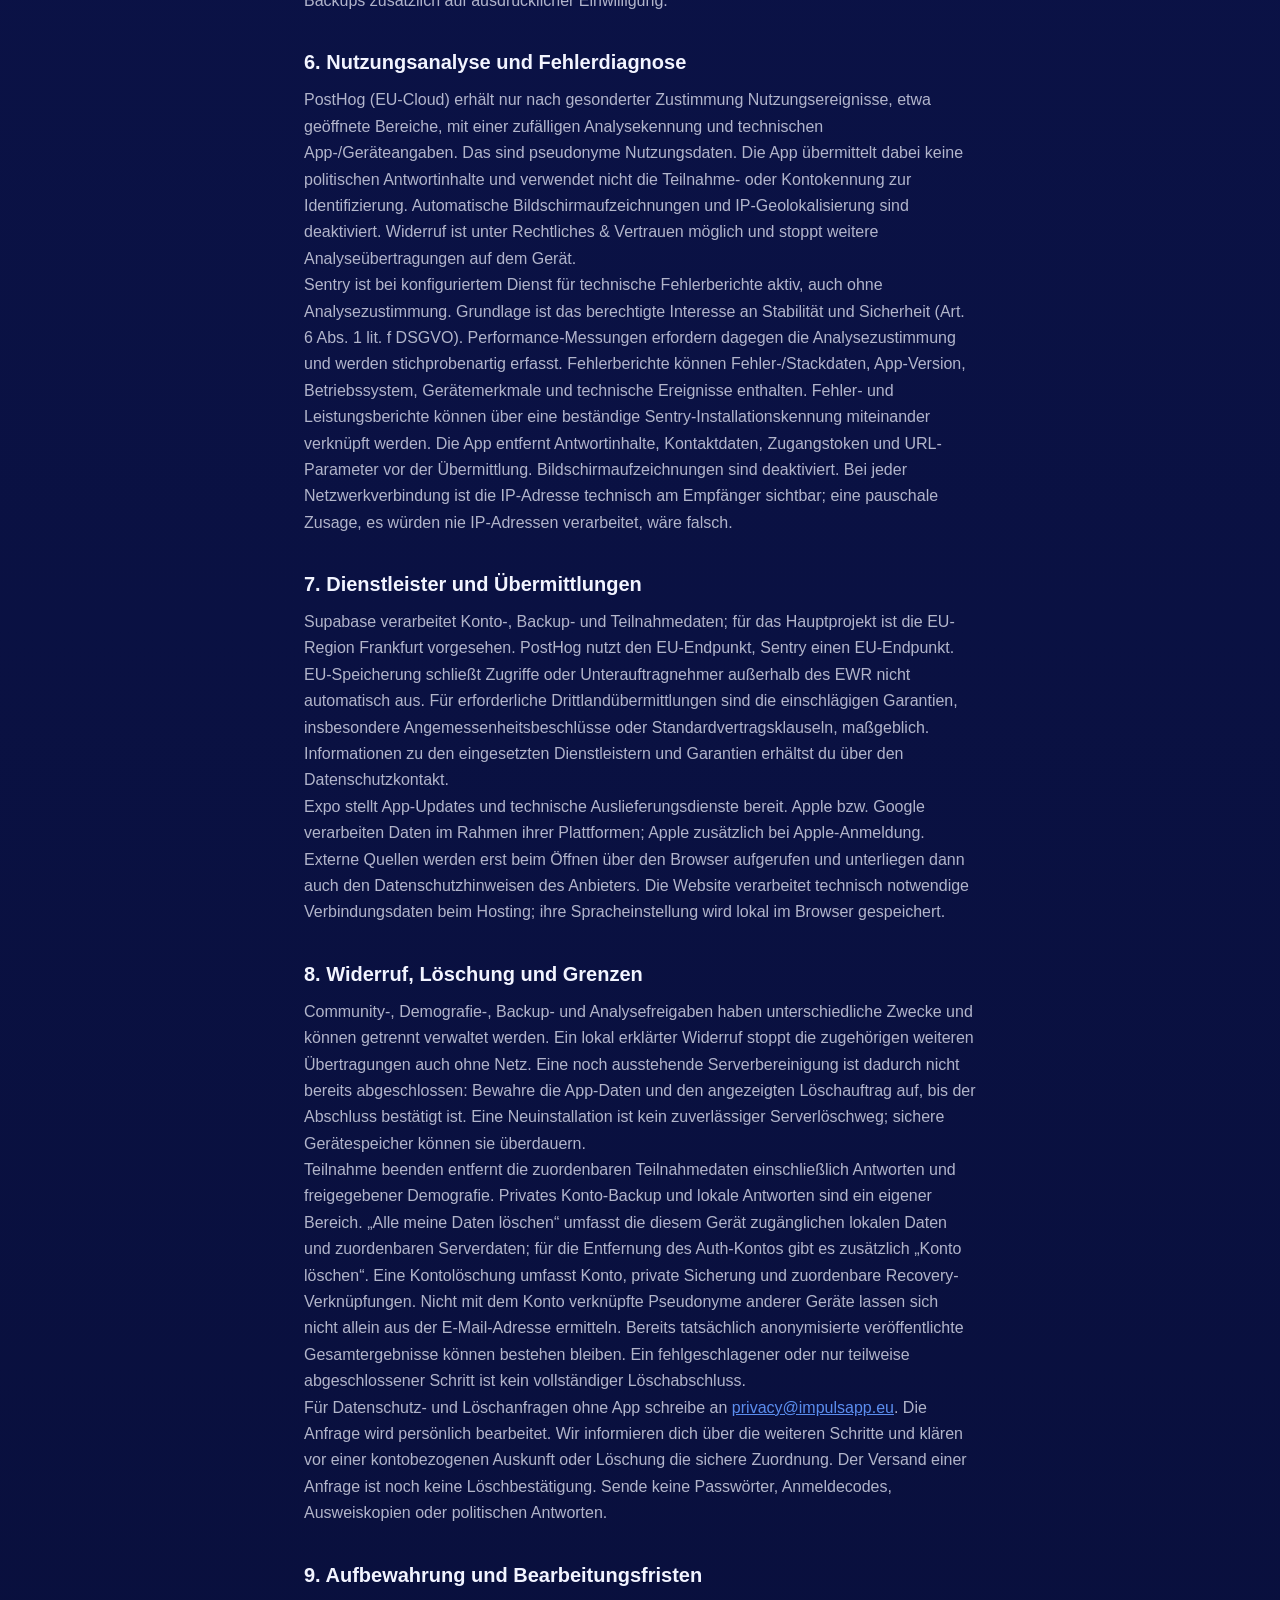
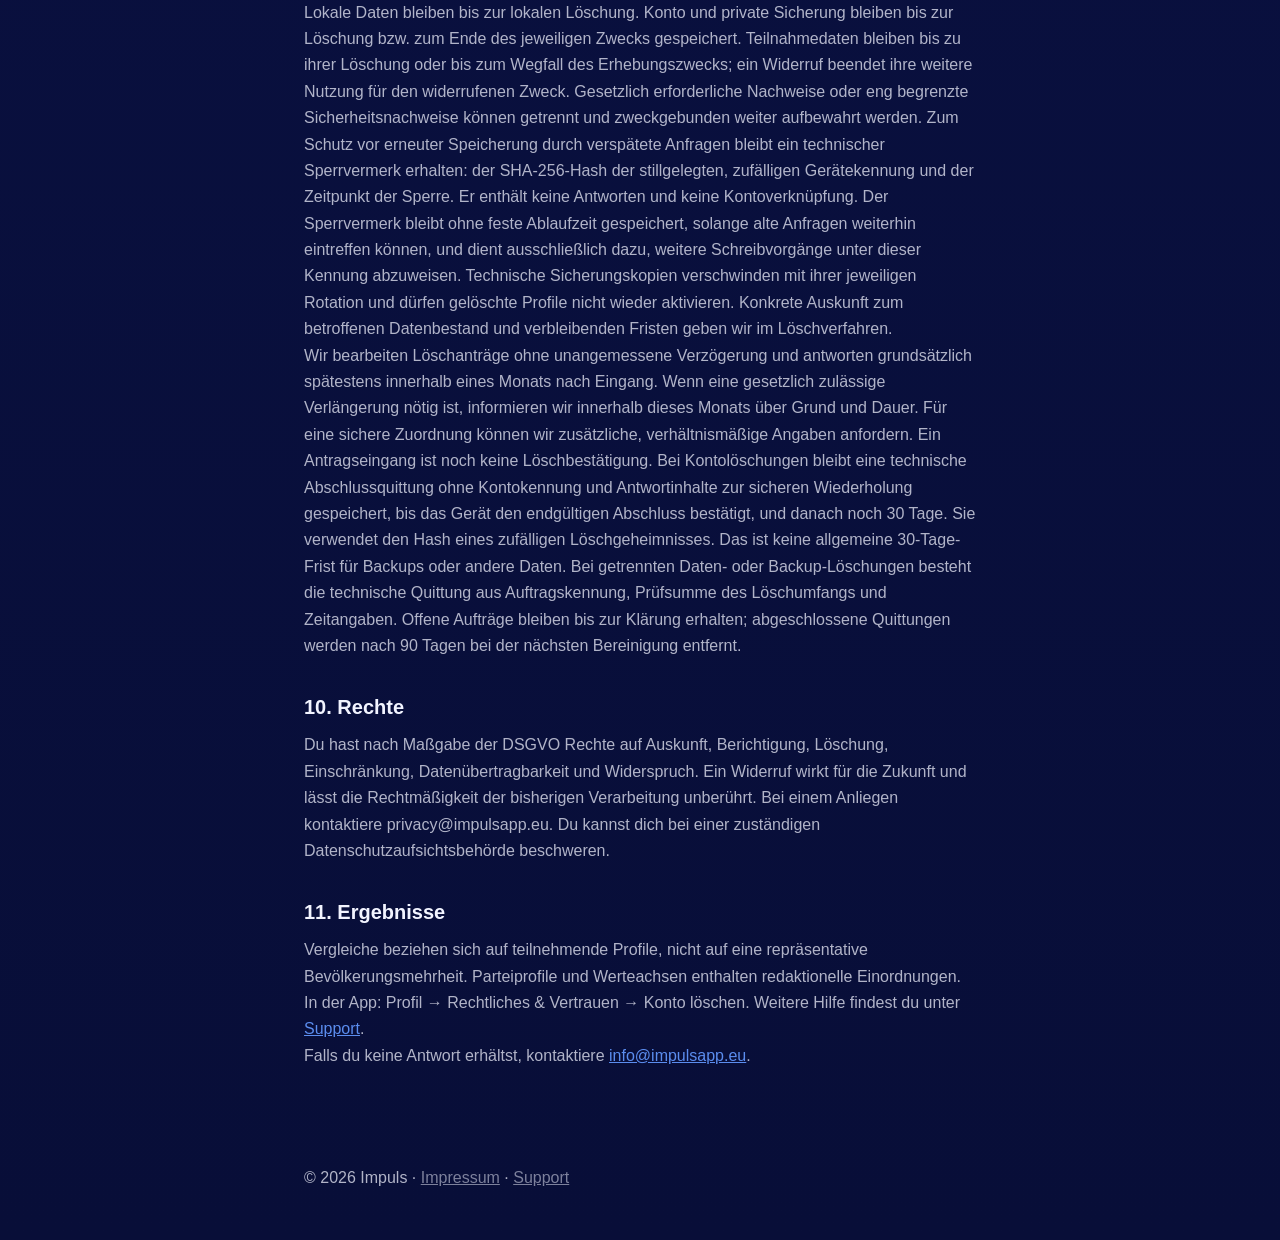
==== commit 6173d520: "fix: disclose persistent diagnostic installation identifier" ====
--- a/datenschutz.html
+++ b/datenschutz.html
@@ -13,7 +13,7 @@
 <h2>5. Optionales Konto, Backup und Wiederherstellung</h2>
 <p>Für E-Mail-Anmeldung oder Anmeldung mit Apple verarbeiten wir E-Mail-Adresse bzw. Apple-Weiterleitungsadresse, Konto-/Anbieterkennung und notwendige Sitzungsdaten. Ein Name und eine Telefonnummer sind dafür nicht erforderlich. Aus früheren Apple-Anmeldungen können Namensmetadaten gespeichert sein; die aktuelle Anmeldung fragt keinen Namen an.<br>Ein privates Backup benötigt eine zusätzliche ausdrückliche Freigabe. Es enthält Antworten und Profildaten und ist mit dem Konto verknüpft. Nach Aktivierung kann es bei späteren Änderungen und Anmeldungen abgeglichen werden; eine Anmeldung allein aktiviert es nicht. Es ist transport- und speicherverschlüsselt, nicht Ende-zu-Ende-verschlüsselt. Berechtigte Serverprozesse und entsprechend privilegierte Administratoren können technisch Inhalte lesen. Eine bewusst eingerichtete Recovery-Verknüpfung kann ein Konto mit einer Teilnahme-Kennung verbinden. Darum behaupten wir keine absolute Trennung aller Konto- und Teilnahmedaten. Für die Aufhebung einer Apple-Anmeldung kann ein Apple-Refresh-Token ausschließlich serverseitig verschlüsselt gespeichert werden; er dient nur diesem Widerruf und wird danach entfernt. Kontofunktionen beruhen auf Art. 6 Abs. 1 lit. b DSGVO, politische Backups zusätzlich auf ausdrücklicher Einwilligung.</p>
 <h2>6. Nutzungsanalyse und Fehlerdiagnose</h2>
-<p>PostHog (EU-Cloud) erhält nur nach gesonderter Zustimmung Nutzungsereignisse, etwa geöffnete Bereiche, mit einer zufälligen Analysekennung und technischen App-/Geräteangaben. Das sind pseudonyme Nutzungsdaten. Die App übermittelt dabei keine politischen Antwortinhalte und verwendet nicht die Teilnahme- oder Kontokennung zur Identifizierung. Automatische Bildschirmaufzeichnungen und IP-Geolokalisierung sind deaktiviert. Widerruf ist unter Rechtliches &amp; Vertrauen möglich und stoppt weitere Analyseübertragungen auf dem Gerät.<br>Sentry ist bei konfiguriertem Dienst für technische Fehlerberichte aktiv, auch ohne Analysezustimmung. Grundlage ist das berechtigte Interesse an Stabilität und Sicherheit (Art. 6 Abs. 1 lit. f DSGVO). Performance-Messungen erfordern dagegen die Analysezustimmung und werden stichprobenartig erfasst. Fehlerberichte können Fehler-/Stackdaten, App-Version, Betriebssystem, Gerätemerkmale und technische Ereignisse enthalten. Die App entfernt Antwortinhalte, Kontaktdaten, Zugangstoken und URL-Parameter vor der Übermittlung. Bildschirmaufzeichnungen sind deaktiviert. Bei jeder Netzwerkverbindung ist die IP-Adresse technisch am Empfänger sichtbar; eine pauschale Zusage, es würden nie IP-Adressen verarbeitet, wäre falsch.</p>
+<p>PostHog (EU-Cloud) erhält nur nach gesonderter Zustimmung Nutzungsereignisse, etwa geöffnete Bereiche, mit einer zufälligen Analysekennung und technischen App-/Geräteangaben. Das sind pseudonyme Nutzungsdaten. Die App übermittelt dabei keine politischen Antwortinhalte und verwendet nicht die Teilnahme- oder Kontokennung zur Identifizierung. Automatische Bildschirmaufzeichnungen und IP-Geolokalisierung sind deaktiviert. Widerruf ist unter Rechtliches &amp; Vertrauen möglich und stoppt weitere Analyseübertragungen auf dem Gerät.<br>Sentry ist bei konfiguriertem Dienst für technische Fehlerberichte aktiv, auch ohne Analysezustimmung. Grundlage ist das berechtigte Interesse an Stabilität und Sicherheit (Art. 6 Abs. 1 lit. f DSGVO). Performance-Messungen erfordern dagegen die Analysezustimmung und werden stichprobenartig erfasst. Fehlerberichte können Fehler-/Stackdaten, App-Version, Betriebssystem, Gerätemerkmale und technische Ereignisse enthalten. Fehler- und Leistungsberichte können über eine beständige Sentry-Installationskennung miteinander verknüpft werden. Die App entfernt Antwortinhalte, Kontaktdaten, Zugangstoken und URL-Parameter vor der Übermittlung. Bildschirmaufzeichnungen sind deaktiviert. Bei jeder Netzwerkverbindung ist die IP-Adresse technisch am Empfänger sichtbar; eine pauschale Zusage, es würden nie IP-Adressen verarbeitet, wäre falsch.</p>
 <h2>7. Dienstleister und Übermittlungen</h2>
 <p>Supabase verarbeitet Konto-, Backup- und Teilnahmedaten; für das Hauptprojekt ist die EU-Region Frankfurt vorgesehen. PostHog nutzt den EU-Endpunkt, Sentry einen EU-Endpunkt. EU-Speicherung schließt Zugriffe oder Unterauftragnehmer außerhalb des EWR nicht automatisch aus. Für erforderliche Drittlandübermittlungen sind die einschlägigen Garantien, insbesondere Angemessenheitsbeschlüsse oder Standardvertragsklauseln, maßgeblich. Informationen zu den eingesetzten Dienstleistern und Garantien erhältst du über den Datenschutzkontakt.<br>Expo stellt App-Updates und technische Auslieferungsdienste bereit. Apple bzw. Google verarbeiten Daten im Rahmen ihrer Plattformen; Apple zusätzlich bei Apple-Anmeldung. Externe Quellen werden erst beim Öffnen über den Browser aufgerufen und unterliegen dann auch den Datenschutzhinweisen des Anbieters. Die Website verarbeitet technisch notwendige Verbindungsdaten beim Hosting; ihre Spracheinstellung wird lokal im Browser gespeichert.</p>
 <h2>8. Widerruf, Löschung und Grenzen</h2>
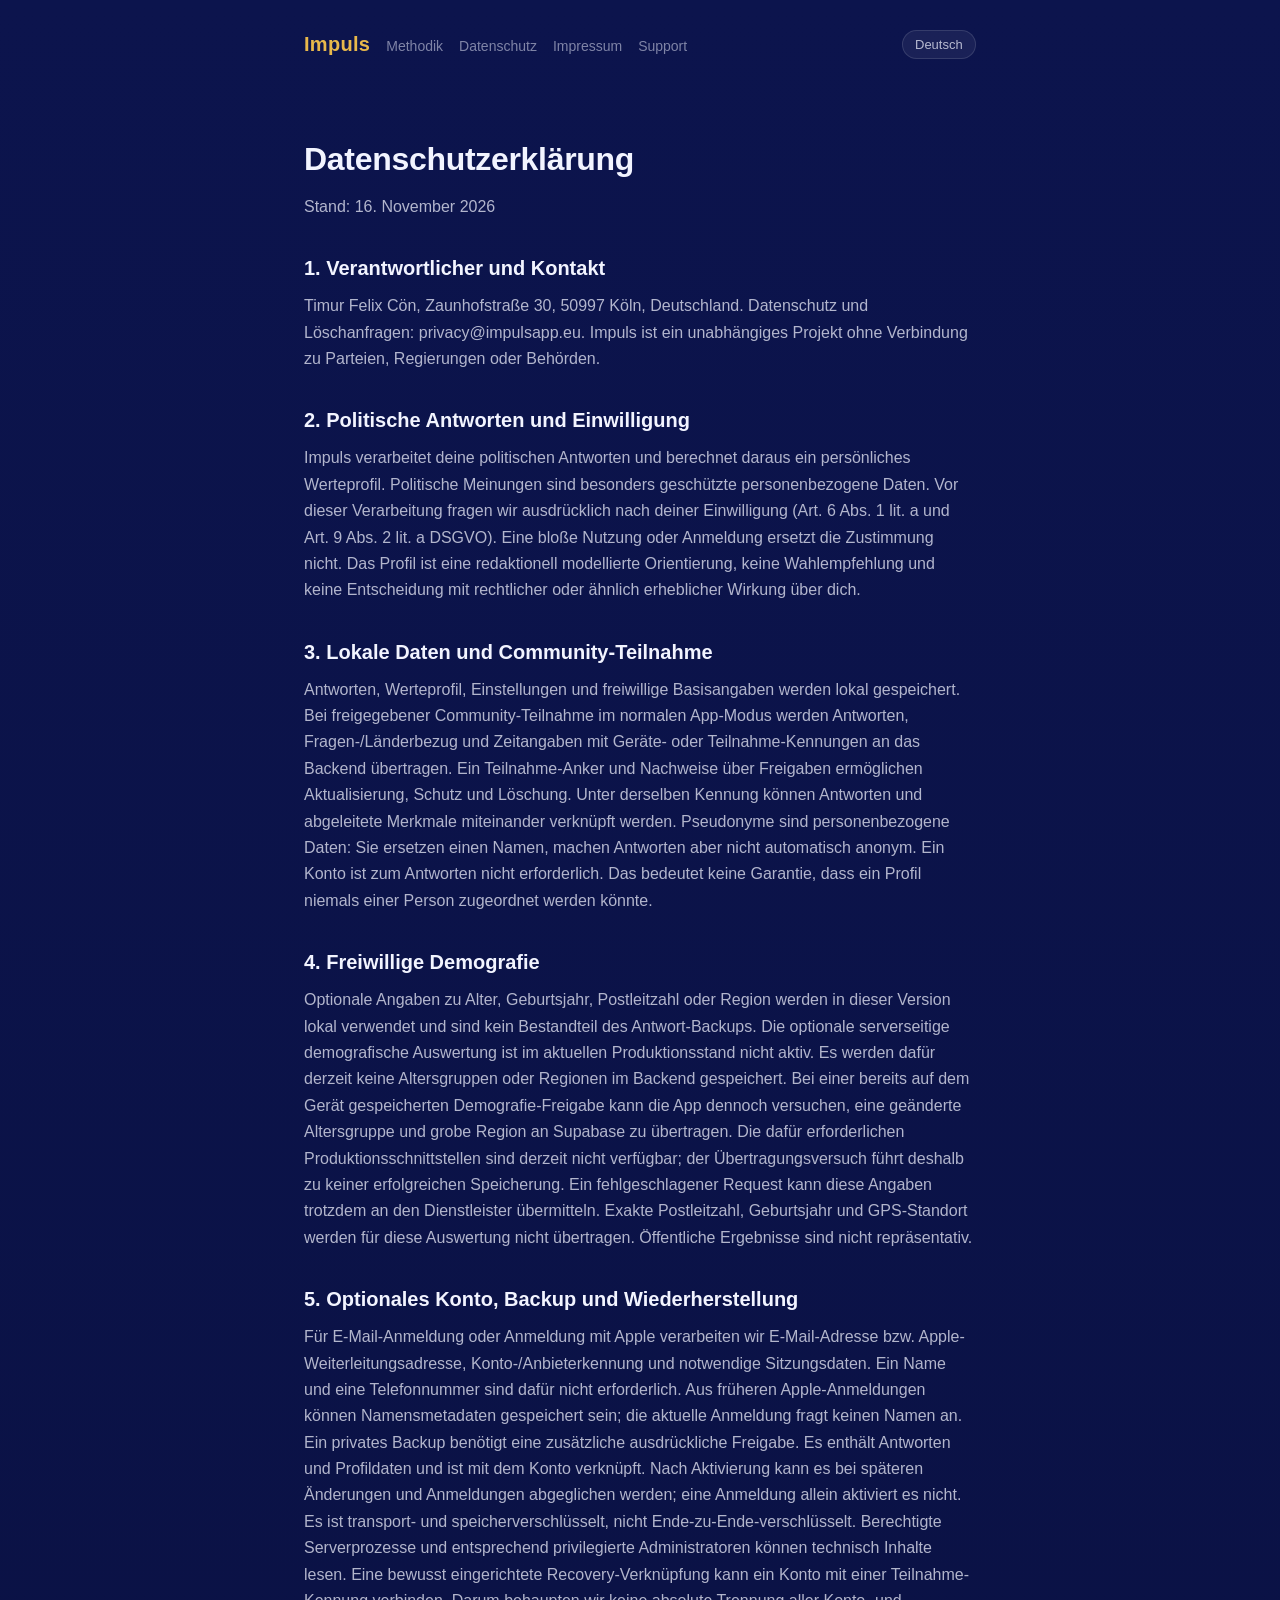
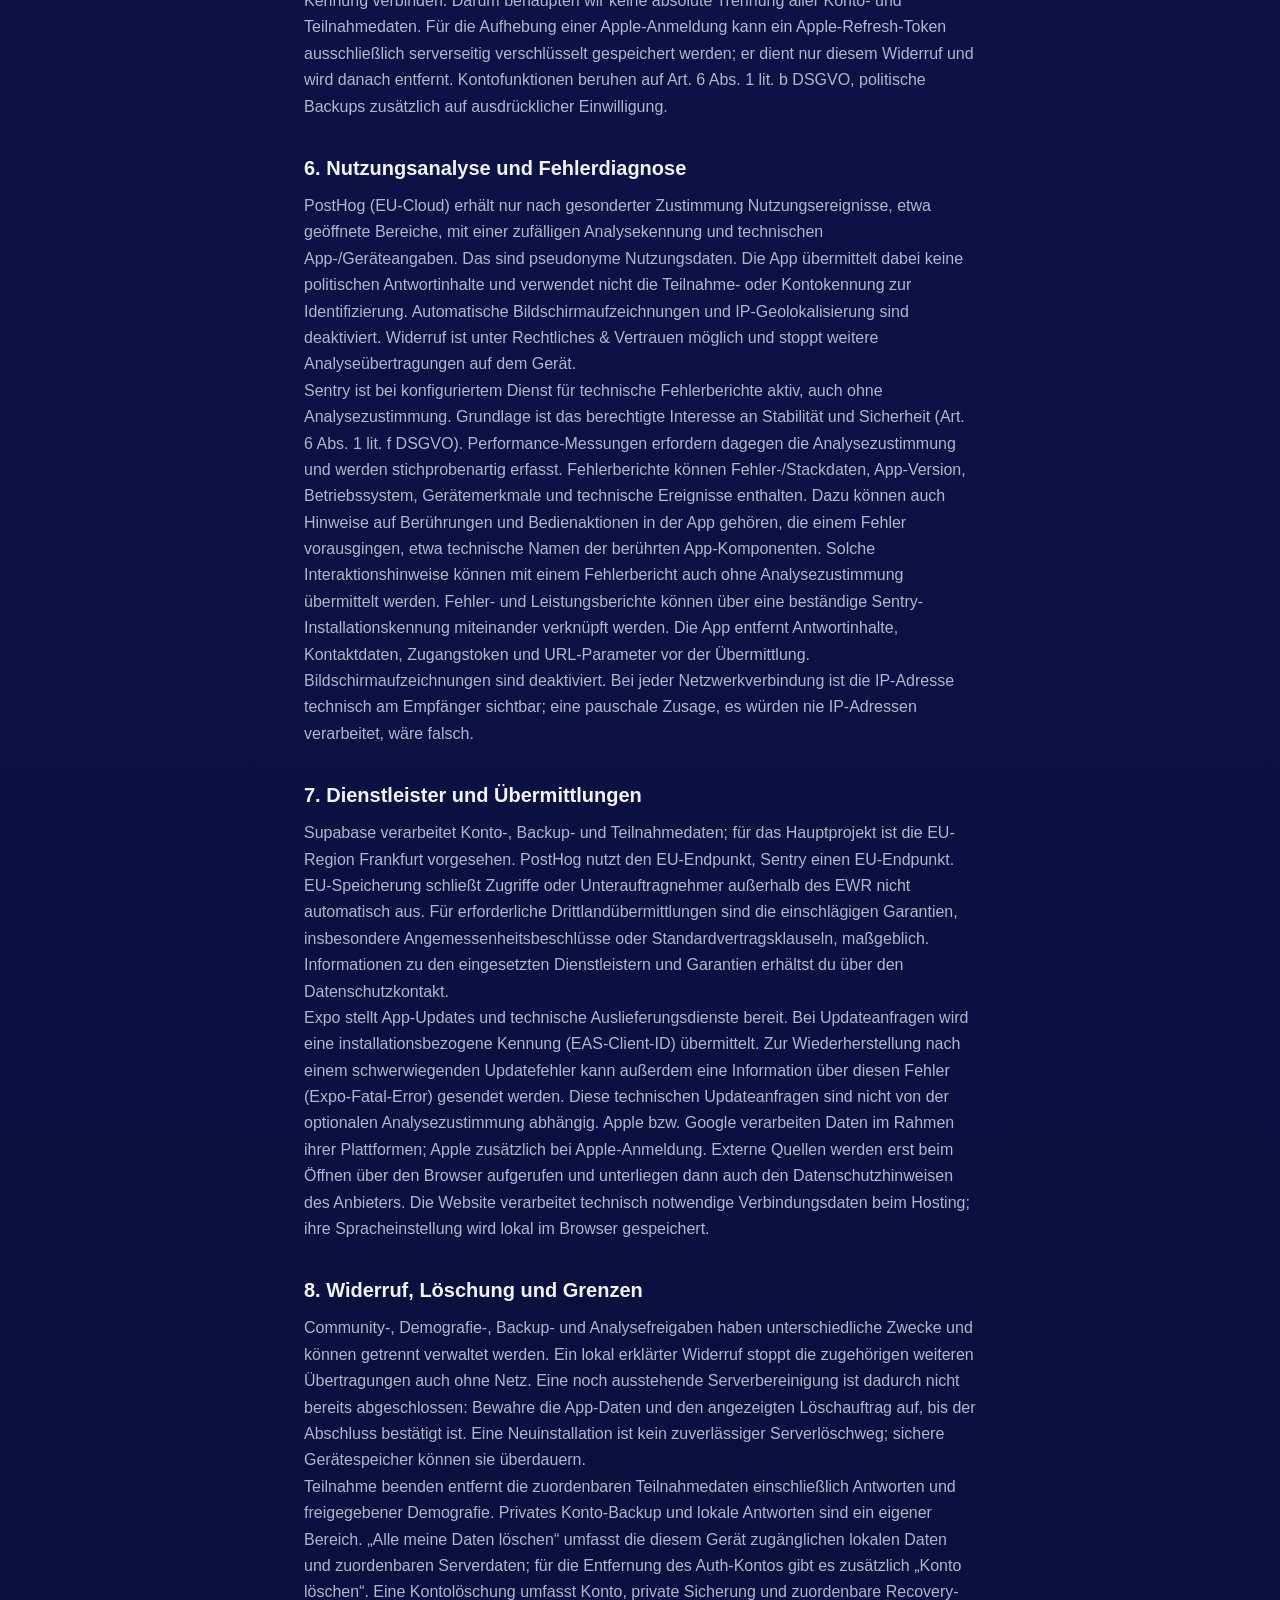
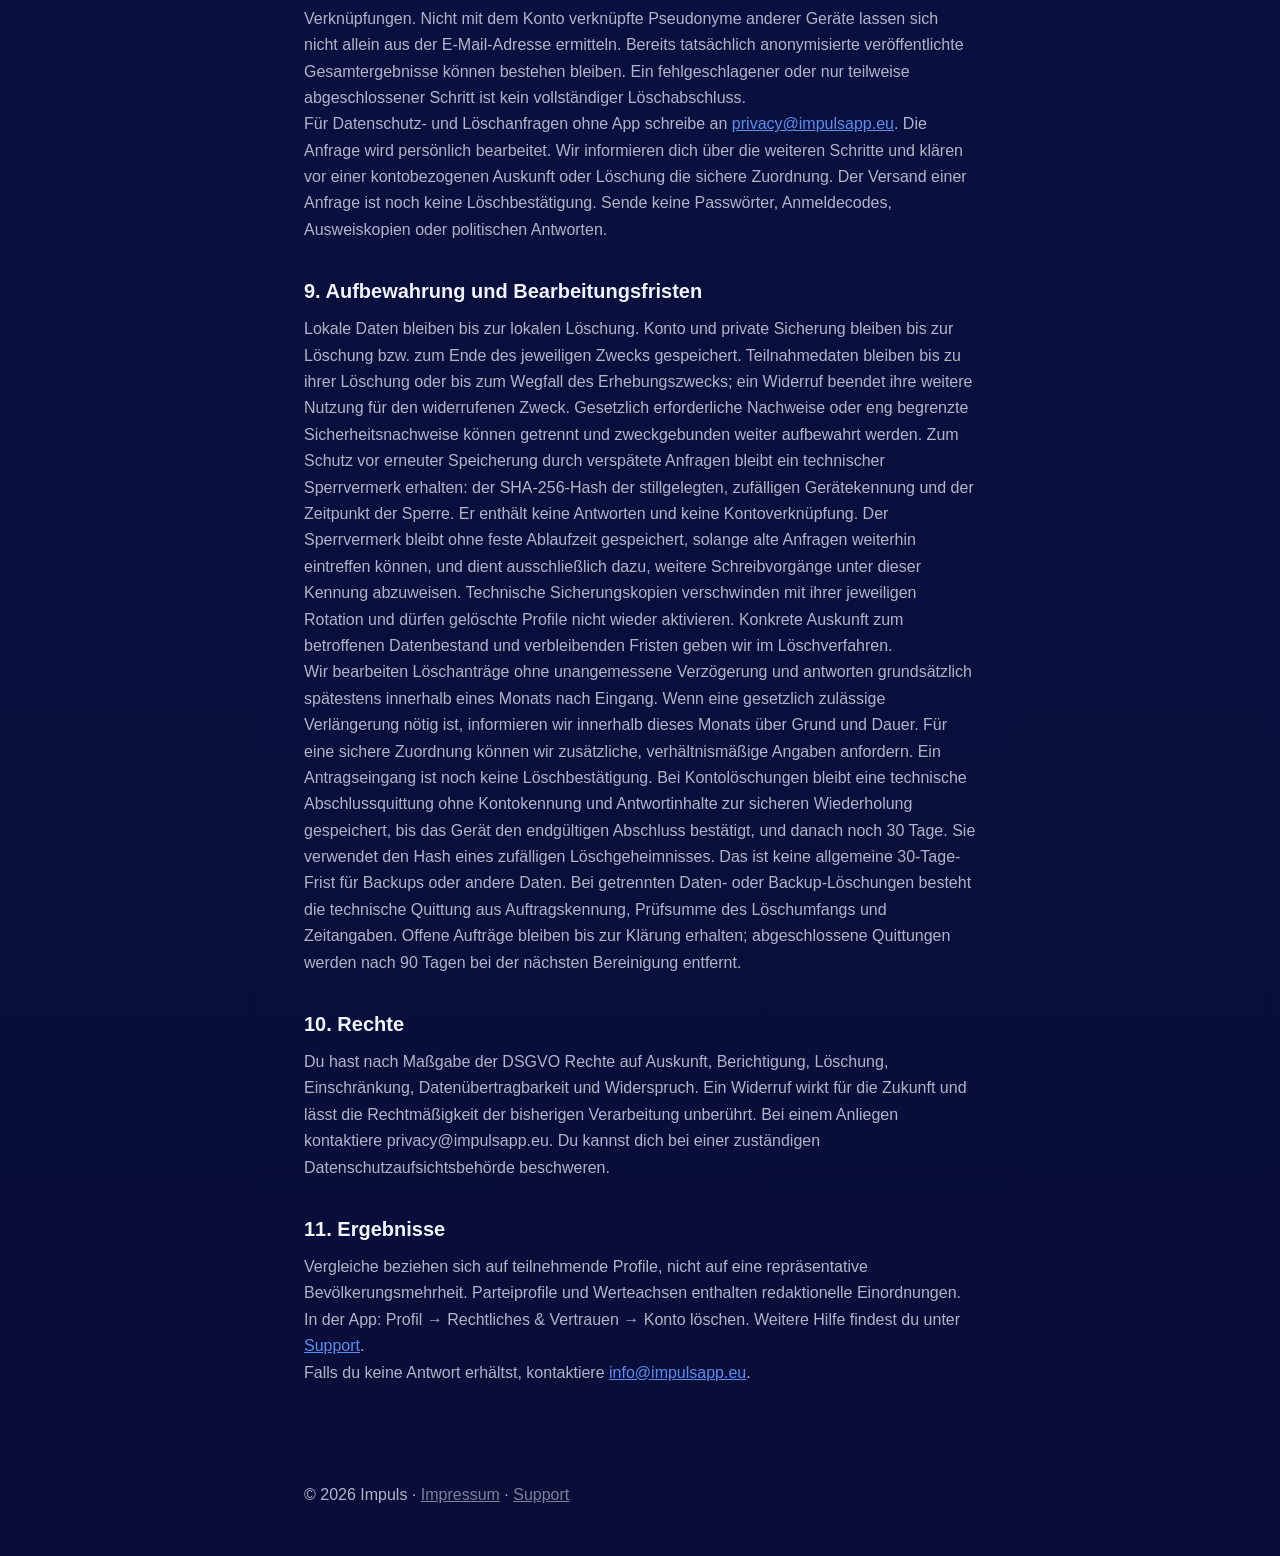
==== commit 79dba4cd: "Update Impuls legal notices and store readiness website content" ====
--- a/datenschutz.html
+++ b/datenschutz.html
@@ -1,21 +1,21 @@
 <!doctype html>
 <html lang="de"><head><meta charset="utf-8"><meta name="viewport" content="width=device-width, initial-scale=1"><title>Datenschutzerklärung — Impuls</title><link rel="stylesheet" href="style.css"></head>
 <body><header class="site"><a class="brand" href="index.html">Impuls</a><nav><a href="methodik.html">Methodik</a> <a href="datenschutz.html">Datenschutz</a> <a href="impressum.html">Impressum</a> <a href="support.html">Support</a></nav></header>
-<main><h1>Datenschutzerklärung</h1><p>Stand: 22. Oktober 2026</p>
+<main><h1>Datenschutzerklärung</h1><p>Stand: 16. November 2026</p>
 <h2>1. Verantwortlicher und Kontakt</h2>
-<p>Timur Felix Cön, Zaunhofstraße 30, 50997 Köln, Deutschland. Datenschutz und Löschanfragen: privacy@impulsapp.eu. Impuls ist ein unabhängiges privates Projekt ohne Verbindung zu Parteien, Regierungen oder Behörden.</p>
+<p>Timur Felix Cön, Zaunhofstraße 30, 50997 Köln, Deutschland. Datenschutz und Löschanfragen: privacy@impulsapp.eu. Impuls ist ein unabhängiges Projekt ohne Verbindung zu Parteien, Regierungen oder Behörden.</p>
 <h2>2. Politische Antworten und Einwilligung</h2>
 <p>Impuls verarbeitet deine politischen Antworten und berechnet daraus ein persönliches Werteprofil. Politische Meinungen sind besonders geschützte personenbezogene Daten. Vor dieser Verarbeitung fragen wir ausdrücklich nach deiner Einwilligung (Art. 6 Abs. 1 lit. a und Art. 9 Abs. 2 lit. a DSGVO). Eine bloße Nutzung oder Anmeldung ersetzt die Zustimmung nicht. Das Profil ist eine redaktionell modellierte Orientierung, keine Wahlempfehlung und keine Entscheidung mit rechtlicher oder ähnlich erheblicher Wirkung über dich.</p>
 <h2>3. Lokale Daten und Community-Teilnahme</h2>
 <p>Antworten, Werteprofil, Einstellungen und freiwillige Basisangaben werden lokal gespeichert. Bei freigegebener Community-Teilnahme im normalen App-Modus werden Antworten, Fragen-/Länderbezug und Zeitangaben mit Geräte- oder Teilnahme-Kennungen an das Backend übertragen. Ein Teilnahme-Anker und Nachweise über Freigaben ermöglichen Aktualisierung, Schutz und Löschung. Unter derselben Kennung können Antworten und abgeleitete Merkmale miteinander verknüpft werden. Pseudonyme sind personenbezogene Daten: Sie ersetzen einen Namen, machen Antworten aber nicht automatisch anonym. Ein Konto ist zum Antworten nicht erforderlich. Das bedeutet keine Garantie, dass ein Profil niemals einer Person zugeordnet werden könnte.</p>
 <h2>4. Freiwillige Demografie</h2>
-<p>Optionale Angaben zu Alter, Geburtsjahr, Postleitzahl oder Region werden in dieser Version lokal verwendet und sind kein Bestandteil des Antwort-Backups. Die optionale serverseitige demografische Auswertung ist im aktuellen Produktionsstand nicht aktiv. Es werden dafür derzeit keine Altersgruppen oder Regionen im Backend gespeichert. Exakte Postleitzahl, Geburtsjahr und GPS-Standort werden für diese Auswertung nicht übertragen. Öffentliche Ergebnisse sind nicht repräsentativ.</p>
+<p>Optionale Angaben zu Alter, Geburtsjahr, Postleitzahl oder Region werden in dieser Version lokal verwendet und sind kein Bestandteil des Antwort-Backups. Die optionale serverseitige demografische Auswertung ist im aktuellen Produktionsstand nicht aktiv. Es werden dafür derzeit keine Altersgruppen oder Regionen im Backend gespeichert. Bei einer bereits auf dem Gerät gespeicherten Demografie-Freigabe kann die App dennoch versuchen, eine geänderte Altersgruppe und grobe Region an Supabase zu übertragen. Die dafür erforderlichen Produktionsschnittstellen sind derzeit nicht verfügbar; der Übertragungsversuch führt deshalb zu keiner erfolgreichen Speicherung. Ein fehlgeschlagener Request kann diese Angaben trotzdem an den Dienstleister übermitteln. Exakte Postleitzahl, Geburtsjahr und GPS-Standort werden für diese Auswertung nicht übertragen. Öffentliche Ergebnisse sind nicht repräsentativ.</p>
 <h2>5. Optionales Konto, Backup und Wiederherstellung</h2>
 <p>Für E-Mail-Anmeldung oder Anmeldung mit Apple verarbeiten wir E-Mail-Adresse bzw. Apple-Weiterleitungsadresse, Konto-/Anbieterkennung und notwendige Sitzungsdaten. Ein Name und eine Telefonnummer sind dafür nicht erforderlich. Aus früheren Apple-Anmeldungen können Namensmetadaten gespeichert sein; die aktuelle Anmeldung fragt keinen Namen an.<br>Ein privates Backup benötigt eine zusätzliche ausdrückliche Freigabe. Es enthält Antworten und Profildaten und ist mit dem Konto verknüpft. Nach Aktivierung kann es bei späteren Änderungen und Anmeldungen abgeglichen werden; eine Anmeldung allein aktiviert es nicht. Es ist transport- und speicherverschlüsselt, nicht Ende-zu-Ende-verschlüsselt. Berechtigte Serverprozesse und entsprechend privilegierte Administratoren können technisch Inhalte lesen. Eine bewusst eingerichtete Recovery-Verknüpfung kann ein Konto mit einer Teilnahme-Kennung verbinden. Darum behaupten wir keine absolute Trennung aller Konto- und Teilnahmedaten. Für die Aufhebung einer Apple-Anmeldung kann ein Apple-Refresh-Token ausschließlich serverseitig verschlüsselt gespeichert werden; er dient nur diesem Widerruf und wird danach entfernt. Kontofunktionen beruhen auf Art. 6 Abs. 1 lit. b DSGVO, politische Backups zusätzlich auf ausdrücklicher Einwilligung.</p>
 <h2>6. Nutzungsanalyse und Fehlerdiagnose</h2>
-<p>PostHog (EU-Cloud) erhält nur nach gesonderter Zustimmung Nutzungsereignisse, etwa geöffnete Bereiche, mit einer zufälligen Analysekennung und technischen App-/Geräteangaben. Das sind pseudonyme Nutzungsdaten. Die App übermittelt dabei keine politischen Antwortinhalte und verwendet nicht die Teilnahme- oder Kontokennung zur Identifizierung. Automatische Bildschirmaufzeichnungen und IP-Geolokalisierung sind deaktiviert. Widerruf ist unter Rechtliches &amp; Vertrauen möglich und stoppt weitere Analyseübertragungen auf dem Gerät.<br>Sentry ist bei konfiguriertem Dienst für technische Fehlerberichte aktiv, auch ohne Analysezustimmung. Grundlage ist das berechtigte Interesse an Stabilität und Sicherheit (Art. 6 Abs. 1 lit. f DSGVO). Performance-Messungen erfordern dagegen die Analysezustimmung und werden stichprobenartig erfasst. Fehlerberichte können Fehler-/Stackdaten, App-Version, Betriebssystem, Gerätemerkmale und technische Ereignisse enthalten. Fehler- und Leistungsberichte können über eine beständige Sentry-Installationskennung miteinander verknüpft werden. Die App entfernt Antwortinhalte, Kontaktdaten, Zugangstoken und URL-Parameter vor der Übermittlung. Bildschirmaufzeichnungen sind deaktiviert. Bei jeder Netzwerkverbindung ist die IP-Adresse technisch am Empfänger sichtbar; eine pauschale Zusage, es würden nie IP-Adressen verarbeitet, wäre falsch.</p>
+<p>PostHog (EU-Cloud) erhält nur nach gesonderter Zustimmung Nutzungsereignisse, etwa geöffnete Bereiche, mit einer zufälligen Analysekennung und technischen App-/Geräteangaben. Das sind pseudonyme Nutzungsdaten. Die App übermittelt dabei keine politischen Antwortinhalte und verwendet nicht die Teilnahme- oder Kontokennung zur Identifizierung. Automatische Bildschirmaufzeichnungen und IP-Geolokalisierung sind deaktiviert. Widerruf ist unter Rechtliches &amp; Vertrauen möglich und stoppt weitere Analyseübertragungen auf dem Gerät.<br>Sentry ist bei konfiguriertem Dienst für technische Fehlerberichte aktiv, auch ohne Analysezustimmung. Grundlage ist das berechtigte Interesse an Stabilität und Sicherheit (Art. 6 Abs. 1 lit. f DSGVO). Performance-Messungen erfordern dagegen die Analysezustimmung und werden stichprobenartig erfasst. Fehlerberichte können Fehler-/Stackdaten, App-Version, Betriebssystem, Gerätemerkmale und technische Ereignisse enthalten. Dazu können auch Hinweise auf Berührungen und Bedienaktionen in der App gehören, die einem Fehler vorausgingen, etwa technische Namen der berührten App-Komponenten. Solche Interaktionshinweise können mit einem Fehlerbericht auch ohne Analysezustimmung übermittelt werden. Fehler- und Leistungsberichte können über eine beständige Sentry-Installationskennung miteinander verknüpft werden. Die App entfernt Antwortinhalte, Kontaktdaten, Zugangstoken und URL-Parameter vor der Übermittlung. Bildschirmaufzeichnungen sind deaktiviert. Bei jeder Netzwerkverbindung ist die IP-Adresse technisch am Empfänger sichtbar; eine pauschale Zusage, es würden nie IP-Adressen verarbeitet, wäre falsch.</p>
 <h2>7. Dienstleister und Übermittlungen</h2>
-<p>Supabase verarbeitet Konto-, Backup- und Teilnahmedaten; für das Hauptprojekt ist die EU-Region Frankfurt vorgesehen. PostHog nutzt den EU-Endpunkt, Sentry einen EU-Endpunkt. EU-Speicherung schließt Zugriffe oder Unterauftragnehmer außerhalb des EWR nicht automatisch aus. Für erforderliche Drittlandübermittlungen sind die einschlägigen Garantien, insbesondere Angemessenheitsbeschlüsse oder Standardvertragsklauseln, maßgeblich. Informationen zu den eingesetzten Dienstleistern und Garantien erhältst du über den Datenschutzkontakt.<br>Expo stellt App-Updates und technische Auslieferungsdienste bereit. Apple bzw. Google verarbeiten Daten im Rahmen ihrer Plattformen; Apple zusätzlich bei Apple-Anmeldung. Externe Quellen werden erst beim Öffnen über den Browser aufgerufen und unterliegen dann auch den Datenschutzhinweisen des Anbieters. Die Website verarbeitet technisch notwendige Verbindungsdaten beim Hosting; ihre Spracheinstellung wird lokal im Browser gespeichert.</p>
+<p>Supabase verarbeitet Konto-, Backup- und Teilnahmedaten; für das Hauptprojekt ist die EU-Region Frankfurt vorgesehen. PostHog nutzt den EU-Endpunkt, Sentry einen EU-Endpunkt. EU-Speicherung schließt Zugriffe oder Unterauftragnehmer außerhalb des EWR nicht automatisch aus. Für erforderliche Drittlandübermittlungen sind die einschlägigen Garantien, insbesondere Angemessenheitsbeschlüsse oder Standardvertragsklauseln, maßgeblich. Informationen zu den eingesetzten Dienstleistern und Garantien erhältst du über den Datenschutzkontakt.<br>Expo stellt App-Updates und technische Auslieferungsdienste bereit. Bei Updateanfragen wird eine installationsbezogene Kennung (EAS-Client-ID) übermittelt. Zur Wiederherstellung nach einem schwerwiegenden Updatefehler kann außerdem eine Information über diesen Fehler (Expo-Fatal-Error) gesendet werden. Diese technischen Updateanfragen sind nicht von der optionalen Analysezustimmung abhängig. Apple bzw. Google verarbeiten Daten im Rahmen ihrer Plattformen; Apple zusätzlich bei Apple-Anmeldung. Externe Quellen werden erst beim Öffnen über den Browser aufgerufen und unterliegen dann auch den Datenschutzhinweisen des Anbieters. Die Website verarbeitet technisch notwendige Verbindungsdaten beim Hosting; ihre Spracheinstellung wird lokal im Browser gespeichert.</p>
 <h2>8. Widerruf, Löschung und Grenzen</h2>
 <p>Community-, Demografie-, Backup- und Analysefreigaben haben unterschiedliche Zwecke und können getrennt verwaltet werden. Ein lokal erklärter Widerruf stoppt die zugehörigen weiteren Übertragungen auch ohne Netz. Eine noch ausstehende Serverbereinigung ist dadurch nicht bereits abgeschlossen: Bewahre die App-Daten und den angezeigten Löschauftrag auf, bis der Abschluss bestätigt ist. Eine Neuinstallation ist kein zuverlässiger Serverlöschweg; sichere Gerätespeicher können sie überdauern.<br>Teilnahme beenden entfernt die zuordenbaren Teilnahmedaten einschließlich Antworten und freigegebener Demografie. Privates Konto-Backup und lokale Antworten sind ein eigener Bereich. „Alle meine Daten löschen“ umfasst die diesem Gerät zugänglichen lokalen Daten und zuordenbaren Serverdaten; für die Entfernung des Auth-Kontos gibt es zusätzlich „Konto löschen“. Eine Kontolöschung umfasst Konto, private Sicherung und zuordenbare Recovery-Verknüpfungen. Nicht mit dem Konto verknüpfte Pseudonyme anderer Geräte lassen sich nicht allein aus der E-Mail-Adresse ermitteln. Bereits tatsächlich anonymisierte veröffentlichte Gesamtergebnisse können bestehen bleiben. Ein fehlgeschlagener oder nur teilweise abgeschlossener Schritt ist kein vollständiger Löschabschluss.<br>Für Datenschutz- und Löschanfragen ohne App schreibe an <a href="mailto:privacy@impulsapp.eu">privacy@impulsapp.eu</a>. Die Anfrage wird persönlich bearbeitet. Wir informieren dich über die weiteren Schritte und klären vor einer kontobezogenen Auskunft oder Löschung die sichere Zuordnung. Der Versand einer Anfrage ist noch keine Löschbestätigung. Sende keine Passwörter, Anmeldecodes, Ausweiskopien oder politischen Antworten.</p>
 <h2>9. Aufbewahrung und Bearbeitungsfristen</h2>
